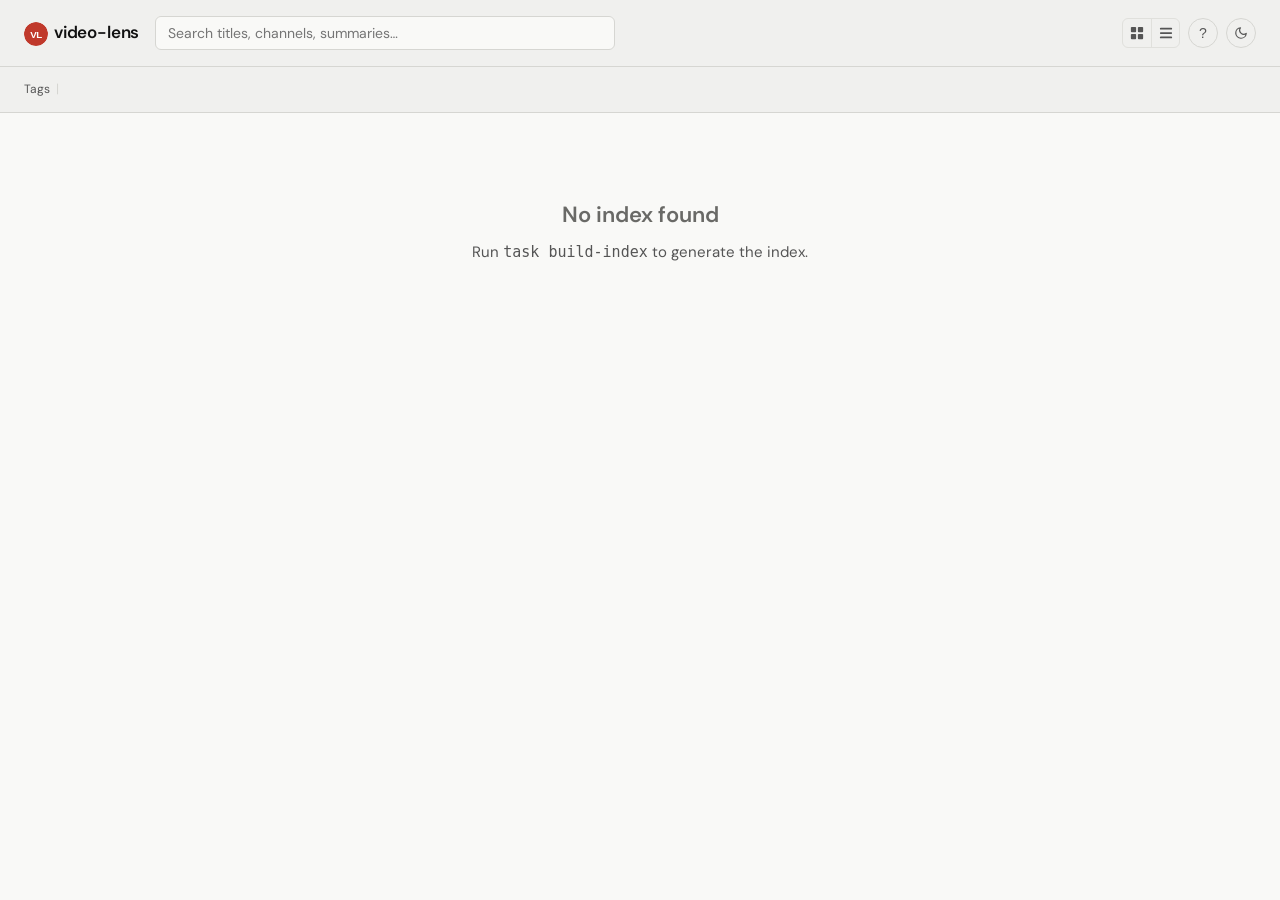
==== skills/video-lens-gallery/index.html @ 9c3aac30 "feat(gallery,recs): the report's typography: DM Sans 600 headlines, Georgia prose, no DM Serif or DM" ====
<!DOCTYPE html>
<html lang="en">
<head>
  <meta charset="UTF-8">
  <meta name="viewport" content="width=device-width, initial-scale=1.0">
  <title>video-lens — index</title>
  <link rel="icon" type="image/svg+xml" href="data:image/svg+xml,<svg xmlns='http://www.w3.org/2000/svg' viewBox='0 0 32 32'><circle cx='16' cy='16' r='16' fill='%23c0392b'/><text x='16' y='21' font-family='sans-serif' font-size='13' font-weight='700' fill='%23ffffff' text-anchor='middle' letter-spacing='-0.5'>VL</text></svg>">
  <link rel="preconnect" href="https://fonts.googleapis.com">
  <link href="https://fonts.googleapis.com/css2?family=DM+Sans:wght@400;500;600&display=swap" rel="stylesheet">
  <style>
    *, *::before, *::after { box-sizing: border-box; margin: 0; padding: 0; }

/* TOKENS: generated from viewer/tokens.css by tools/build_viewer.py; do not edit, rebuild */
/* video-lens design tokens: the one source of color and font for every page (038 §5 D1).
   tools/build_viewer.py inlines this file into the local report (with viewer.css), the gallery
   (skills/video-lens-gallery/index.html) and the Discover page (skills/video-lens-recs/template.html),
   and the share build emits it for the site pages of the share service (video-lens-core).
   No other stylesheet defines a color token; a test fails when one does.
   Dark follows the OS unless the reader chose light ([data-theme] on <html>); script-free pages
   have no data-theme and simply follow the OS. */

:root {
  --paper: #f9f9f7;      /* page background */
  --pane: #f0f0ee;       /* side panes, bars, code, placeholders */
  --card: #fff;          /* cards on the paper */
  --text: #1a1a1a;
  --strong: #111;
  --muted: #555;
  --label: #696966;      /* small uppercase labels */
  --line: #e0e0dc;       /* rules on the paper */
  --pane-line: #d6d6d2;  /* rules and button borders on a pane */
  --accent: #c0392b;
  --on-accent: #fff;
  --accent-soft: rgba(192, 57, 43, 0.07);
  --video: #101010;
  --on-video: #f0ede8;
  --term: #1c1916;       /* terminal blocks (landing page) */
  --term-text: #f0ede8;
  --term-muted: #9a948f;
  --term-accent: #e05a4a;
  --shadow-sm: 0 1px 3px rgba(0, 0, 0, 0.08);
  --shadow: 0 1px 2px rgba(20, 15, 10, 0.06), 0 12px 40px -12px rgba(20, 15, 10, 0.22);
  --backdrop: rgba(0, 0, 0, 0.4);
  --sans: 'DM Sans', system-ui, -apple-system, 'Segoe UI', sans-serif;
  --serif: Georgia, 'Times New Roman', serif;
  --mono: ui-monospace, 'SF Mono', Menlo, Consolas, monospace;
  color-scheme: light;
}

/* Dark: the OS setting, unless the reader chose light. The same values again for a chosen dark. */
@media (prefers-color-scheme: dark) {
  :root:not([data-theme="light"]) {
    --paper: #1c1916;
    --pane: #14110f;
    --card: #211e1b;
    --text: #d0cdc8;
    --strong: #f0ede8;
    --muted: #9a948f;
    --label: #8f8983;
    --line: #2c2925;
    --pane-line: #2a2520;
    --accent: #e05a4a;
    --on-accent: #14110f;
    --accent-soft: rgba(224, 90, 74, 0.1);
    --video: #000;
    --term: #110e0c;
    --shadow-sm: 0 1px 4px rgba(0, 0, 0, 0.3);
    --shadow: 0 1px 2px rgba(0, 0, 0, 0.4), 0 16px 48px -12px rgba(0, 0, 0, 0.7);
    color-scheme: dark;
  }
}
:root[data-theme="dark"] {
  --paper: #1c1916;
  --pane: #14110f;
  --card: #211e1b;
  --text: #d0cdc8;
  --strong: #f0ede8;
  --muted: #9a948f;
  --label: #8f8983;
  --line: #2c2925;
  --pane-line: #2a2520;
  --accent: #e05a4a;
  --on-accent: #14110f;
  --accent-soft: rgba(224, 90, 74, 0.1);
  --video: #000;
  --term: #110e0c;
  --shadow-sm: 0 1px 4px rgba(0, 0, 0, 0.3);
  --shadow: 0 1px 2px rgba(0, 0, 0, 0.4), 0 16px 48px -12px rgba(0, 0, 0, 0.7);
  color-scheme: dark;
}
/* END TOKENS */

    body {
      background: var(--paper);
      color: var(--text);
      font-family: var(--sans);
      font-size: 15px;
      line-height: 1.6;
      min-height: 100vh;
      transition: background-color 0.2s, color 0.2s;
    }

    /* ── Header ── */
    header {
      background: var(--pane);
      border-bottom: 1px solid var(--pane-line);
      padding: 16px 24px;
      display: flex;
      align-items: center;
      gap: 16px;
      position: sticky;
      top: 0;
      z-index: 100;
      transition: background-color 0.2s;
    }

    .logo {
      font-family: var(--sans);
      font-weight: 600;
      font-size: 17px;
      color: var(--strong);
      text-decoration: none;
      letter-spacing: -0.01em;
      flex-shrink: 0;
    }

    .search-wrap {
      flex: 1;
      max-width: 460px;
    }

    #search {
      width: 100%;
      padding: 7px 12px;
      border: 1px solid var(--pane-line);
      border-radius: 6px;
      background: var(--paper);
      color: var(--text);
      font-family: var(--sans);
      font-size: 14px;
      outline: none;
      transition: border-color 0.15s, background-color 0.2s;
    }

    #search:focus { border-color: var(--accent); }

    .header-right {
      display: flex;
      align-items: center;
      gap: 8px;
      margin-left: auto;
      flex-shrink: 0;
    }

    .discover-link {
      font-size: 13px;
      font-weight: 500;
      color: var(--accent);
      text-decoration: none;
      white-space: nowrap;
      margin-right: 4px;
    }
    .discover-link:hover { text-decoration: underline; }

    #count {
      font-size: 13px;
      color: var(--label);
      margin-right: 4px;
      font-variant-numeric: tabular-nums;
      white-space: nowrap;
    }

    /* ── View toggle ── */
    .view-toggle {
      display: flex;
      border: 1px solid var(--line);
      border-radius: 6px;
      overflow: hidden;
    }

    .view-btn {
      width: 28px;
      height: 28px;
      display: flex;
      align-items: center;
      justify-content: center;
      background: none;
      border: none;
      color: var(--muted);
      cursor: pointer;
      padding: 0;
      transition: background-color 0.15s, color 0.15s;
    }

    .view-btn + .view-btn { border-left: 1px solid var(--line); }

    .view-btn:hover { background: var(--pane); }

    .view-btn.active {
      background: var(--accent);
      color: var(--on-accent);
    }

    .view-btn svg { width: 14px; height: 14px; fill: currentColor; }

    /* ── Help / icon button ── */
    .icon-btn {
      width: 30px; height: 30px; border-radius: 50%;
      border: 1px solid var(--pane-line);
      background: transparent; color: var(--muted); cursor: pointer;
      display: flex; align-items: center; justify-content: center;
      font-size: 0.88rem; font-weight: 500; flex-shrink: 0;
      transition: opacity 0.15s, border-color 0.15s;
    }
    .icon-btn:hover { opacity: 0.65; }

    /* ── Help modal ── */
    #help-overlay {
      display: none; position: fixed; inset: 0; z-index: 200;
      background: var(--backdrop);
      backdrop-filter: blur(4px); -webkit-backdrop-filter: blur(4px);
      align-items: center; justify-content: center;
    }
    #help-overlay.open { display: flex; }
    #help-modal {
      background: var(--paper); color: var(--text);
      border: 1px solid var(--line); border-radius: 12px;
      padding: 1.75rem 2rem 1.5rem; max-width: 400px;
      width: calc(100% - 3rem); box-shadow: var(--shadow);
      position: relative;
      max-height: calc(100vh - 4rem);
      overflow-y: auto;
    }
    #help-modal h3 {
      font-size: 0.68rem; font-weight: 600; letter-spacing: 0.1em;
      text-transform: uppercase; color: var(--label);
      margin: 1.2rem 0 0.6rem;
    }
    #help-modal h3:first-child { margin-top: 0; }
    #help-modal p { font-size: 0.88rem; line-height: 1.65; margin: 0; color: var(--text); font-family: var(--sans); }
    .help-shortcuts { display: grid; grid-template-columns: auto 1fr; gap: 0.45rem 1rem; }
    .help-key {
      font-family: var(--mono);
      background: var(--pane); color: var(--strong);
      border-radius: 4px; padding: 0.15rem 0.5rem;
      font-size: 0.78rem; white-space: nowrap;
      align-self: center; text-align: center;
    }
    .help-desc { color: var(--muted); align-self: center; font-size: 0.85rem; }
    #help-close {
      position: absolute; top: 0.75rem; right: 0.75rem;
      width: 26px; height: 26px; border-radius: 50%; border: none;
      background: transparent; color: var(--muted);
      cursor: pointer; font-size: 1.1rem; opacity: 0.5;
      display: flex; align-items: center; justify-content: center;
      transition: opacity 0.15s;
    }
    #help-close:hover { opacity: 1; }

    /* ── Filter bar ── */
    .filter-bar {
      background: var(--pane);
      border-bottom: 1px solid var(--pane-line);
      padding: 12px 24px;
      display: flex;
      flex-direction: column;
      align-items: flex-start;
      gap: 8px;
      transition: background-color 0.2s;
    }

    .filter-row {
      display: flex;
      align-items: center;
      flex-wrap: wrap;
      gap: 6px;
      width: 100%;
    }

    .chip {
      display: inline-flex;
      align-items: center;
      padding: 3px 10px;
      border-radius: 20px;
      font-size: 12px;
      font-weight: 500;
      background: var(--paper);
      color: var(--muted);
      cursor: pointer;
      border: 1px solid transparent;
      transition: background-color 0.15s, color 0.15s;
      user-select: none;
      white-space: nowrap;
    }

    .chip:hover { opacity: 0.8; }

    .chip.active {
      background: var(--accent-soft);
      color: var(--accent);
      border-color: var(--accent);
    }

    .filter-pipe {
      color: var(--pane-line);
      font-size: 13px;
      flex-shrink: 0;
      user-select: none;
    }

    .channel-select {
      padding: 4px 10px;
      font-size: 12px;
      font-family: var(--sans);
      background: var(--paper);
      color: var(--text);
      border: 1px solid var(--line);
      border-radius: 6px;
      cursor: pointer;
      outline: none;
    }

    .reset-btn {
      display: inline-flex;
      margin-left: auto;
      font-size: 12px;
      padding: 3px 10px;
      border-radius: 20px;
      border: 1px solid var(--accent);
      background: var(--accent-soft);
      color: var(--accent);
      cursor: pointer;
      white-space: nowrap;
      gap: 4px;
      align-items: center;
    }
    .reset-btn:hover {
      opacity: 0.8;
    }
    .filter-label {
      font-size: 12px;
      color: var(--muted);
      white-space: nowrap;
      flex-shrink: 0;
    }

    /* ── Main content ── */
    main {
      padding: 24px;
      max-width: 1400px;
      margin: 0 auto;
    }

    /* ── Card grid ── */
    .card-grid {
      display: grid;
      grid-template-columns: repeat(auto-fill, minmax(300px, 1fr));
      gap: 16px;
    }

    /* ── Card ── */
    .card {
      background: var(--card);
      border: 1px solid var(--line);
      border-radius: 8px;
      overflow: hidden;
      box-shadow: var(--shadow-sm);
      transition: background-color 0.2s, border-color 0.2s, transform 0.15s, box-shadow 0.15s;
      cursor: pointer;
      display: flex;
      flex-direction: column;
    }

    .card:hover {
      transform: translateY(-3px);
      box-shadow: var(--shadow);
      border-color: var(--pane-line);
    }

    .card-thumb {
      position: relative;
      width: 100%;
      padding-top: 56.25%; /* 16:9 */
      background: var(--pane);
      overflow: hidden;
    }

    .card-thumb img {
      position: absolute;
      top: 0; left: 0;
      width: 100%; height: 100%;
      object-fit: cover;
      display: block;
    }

    .card-body {
      padding: 12px 14px 14px;
      display: flex;
      flex-direction: column;
      gap: 6px;
      flex: 1;
    }

    .card-title {
      font-family: var(--sans);
      font-weight: 600;
      font-size: 15px;
      line-height: 1.35;
      color: var(--strong);
      text-decoration: none;
    }

    .card-title:hover { color: var(--accent); }

    .card-meta {
      font-size: 12px;
      color: var(--muted);
      display: flex;
      flex-wrap: wrap;
      gap: 4px 8px;
    }

    .card-meta .dot::before {
      content: '·';
      margin-right: 4px;
    }

    .card-summary {
      font-family: var(--serif);
      font-size: 14px;
      color: var(--text);
      line-height: 1.5;
      display: -webkit-box;
      -webkit-line-clamp: 3;
      -webkit-box-orient: vertical;
      overflow: hidden;
      flex: 1;
    }

    .card-tags {
      display: flex;
      flex-wrap: wrap;
      gap: 4px;
      margin-top: 4px;
    }

    .card-tag {
      display: inline-block;
      padding: 2px 7px;
      border-radius: 12px;
      font-size: 11px;
      font-weight: 500;
      background: var(--paper);
      color: var(--muted);
    }

    .card-gen-date {
      font-size: 11px;
      color: var(--label);
      margin-top: 2px;
    }

    /* ── List table ── */
    .list-table {
      width: 100%;
      border-collapse: collapse;
      font-size: 13px;
    }

    .list-table th {
      text-align: left;
      padding: 8px 10px;
      font-size: 11px;
      font-weight: 600;
      text-transform: uppercase;
      letter-spacing: 0.05em;
      color: var(--label);
      border-bottom: 2px solid var(--line);
      white-space: nowrap;
    }

    .list-table th.sortable {
      cursor: pointer;
      user-select: none;
    }

    .list-table th.sortable:hover { color: var(--text); }

    .list-table th.sort-active { color: var(--accent); font-weight: 700; }

    .list-table td {
      padding: 8px 10px;
      border-bottom: 1px solid var(--line);
      vertical-align: middle;
      color: var(--text);
    }

    .list-table tr { cursor: pointer; }

    .list-table tr:hover td { background: var(--paper); }

    .list-table tr:last-child td { border-bottom: none; }

    .list-thumb img {
      width: 72px;
      height: 40px;
      object-fit: cover;
      border-radius: 3px;
      display: block;
    }

    .list-thumb-placeholder {
      width: 72px;
      height: 40px;
      border-radius: 3px;
      background: var(--pane);
      display: block;
    }

    .list-title {
      font-family: var(--sans);
      font-weight: 600;
      font-size: 14px;
      color: var(--strong);
      text-decoration: none;
    }

    .list-title:hover { color: var(--accent); }

    .list-tags {
      display: flex;
      gap: 4px;
      white-space: nowrap;
      overflow: hidden;
      max-width: 160px;
      align-items: center;
    }

    .list-tag {
      display: inline-block;
      padding: 1px 6px;
      border-radius: 10px;
      font-size: 10px;
      font-weight: 500;
      background: var(--paper);
      color: var(--muted);
      white-space: nowrap;
    }

    .list-tag-overflow {
      font-size: 10px;
      color: var(--label);
      white-space: nowrap;
    }

    /* ── Empty state ── */
    .empty {
      text-align: center;
      padding: 60px 24px;
      color: var(--label);
    }

    .empty h2 {
      font-family: var(--sans);
      font-weight: 600;
      font-size: 22px;
      margin-bottom: 8px;
    }

    .empty p {
      color: var(--muted);
    }

    /* ── Loading state ── */
    .loading {
      text-align: center;
      padding: 60px 24px;
      color: var(--label);
      font-size: 14px;
    }

    /* ── Responsive ── */
    @media (max-width: 640px) {
      header { flex-wrap: wrap; gap: 10px; padding: 12px 16px; }
      .search-wrap { order: 3; max-width: 100%; width: 100%; }
      main { padding: 16px; }
      .filter-bar { padding: 8px 16px; }
    }

  </style>
</head>
<body>

<div id="help-overlay" role="dialog" aria-modal="true" aria-label="Help">
  <div id="help-modal">
    <button id="help-close" aria-label="Close">×</button>
    <div style="text-align:center;margin-bottom:16px">
      <svg xmlns="http://www.w3.org/2000/svg" viewBox="0 0 32 32" width="40" height="40" style="border-radius:50%"><circle cx="16" cy="16" r="16" fill="#c0392b"/><text x="16" y="21" font-family="sans-serif" font-size="13" font-weight="700" fill="#ffffff" text-anchor="middle" letter-spacing="-0.5">VL</text></svg>
    </div>
    <h3>About</h3>
    <p>video-lens fetches a YouTube transcript and uses AI to generate a structured report — executive summary, key points, analysis, takeaway, a timestamped outline, and an in-page player.</p>
    <p>video-lens gallery lets you browse and search your saved reports. Click any card or row to open the full report.</p>
    <p><a href="https://github.com/kar2phi/video-lens" target="_blank" rel="noopener noreferrer">View on GitHub ↗</a></p>
    <h3>Shortcuts</h3>
    <div class="help-shortcuts">
      <span class="help-key">/</span><span class="help-desc">focus search</span>
      <span class="help-key">1</span><span class="help-desc">cards view</span>
      <span class="help-key">2</span><span class="help-desc">list view</span>
      <span class="help-key">Esc</span><span class="help-desc">close help</span>
    </div>
  </div>
</div>

<header>
  <span class="logo"><svg xmlns="http://www.w3.org/2000/svg" viewBox="0 0 32 32" width="24" height="24" style="vertical-align:middle;margin-right:6px;border-radius:50%"><circle cx="16" cy="16" r="16" fill="#c0392b"/><text x="16" y="21" font-family="sans-serif" font-size="13" font-weight="700" fill="#ffffff" text-anchor="middle" letter-spacing="-0.5">VL</text></svg>video-lens</span>
  <div class="search-wrap">
    <input type="search" id="search" placeholder="Search titles, channels, summaries…" autocomplete="off" spellcheck="false">
  </div>
  <div class="header-right">
    <a class="discover-link" id="discoverLink" href="#" hidden title="Newest recommendations from video-lens-recs">Discover →</a>
    <span id="count"></span>
    <div class="view-toggle" id="viewToggle">
      <button class="view-btn" data-view="cards" title="Cards view" aria-label="Cards view">
        <svg viewBox="0 0 16 16" xmlns="http://www.w3.org/2000/svg">
          <rect x="1" y="1" width="6" height="6" rx="1"/><rect x="9" y="1" width="6" height="6" rx="1"/>
          <rect x="1" y="9" width="6" height="6" rx="1"/><rect x="9" y="9" width="6" height="6" rx="1"/>
        </svg>
      </button>
      <button class="view-btn" data-view="list" title="List view" aria-label="List view">
        <svg viewBox="0 0 16 16" xmlns="http://www.w3.org/2000/svg">
          <rect x="1" y="2" width="14" height="2" rx="1"/><rect x="1" y="7" width="14" height="2" rx="1"/>
          <rect x="1" y="12" width="14" height="2" rx="1"/>
        </svg>
      </button>
    </div>
    <button class="icon-btn" id="helpBtn" title="Help" aria-label="Help">?</button>
    <button class="icon-btn" id="themeBtn" title="Toggle theme" aria-label="Toggle dark/light mode">
      <svg id="theme-icon" width="14" height="14" viewBox="0 0 24 24" fill="none" stroke="currentColor" stroke-width="2" stroke-linecap="round" stroke-linejoin="round"></svg>
    </button>
  </div>
</header>

<div class="filter-bar" id="filterBar">
  <div class="filter-row" id="tagRow">
    <span class="filter-label">Tags</span>
    <span class="filter-pipe">|</span>
    <div id="tagChips" style="display:contents"></div>
  </div>
  <div class="filter-row" id="channelRow" style="display:none">
    <span class="filter-label">Channel</span>
    <span class="filter-pipe">|</span>
    <select id="channelSelect" class="channel-select" title="Filter by channel">
      <option value="">All channels</option>
    </select>
    <button id="resetBtn" class="reset-btn" style="display:none"
            title="Clear all filters" aria-label="Clear all filters">× Clear filters</button>
  </div>
</div>

<main id="main">
  <div class="loading">Loading reports…</div>
</main>

<script>
(function () {
  'use strict';

  // ── State ──────────────────────────────────────────────────────────────────
  let allReports = [];
  let activeTags = new Set();
  let activeChannel = '';
  let searchQuery = '';
  let hasMultipleChannels = false;
  let searchTimer = null;
  let showAllTags = false;

  const VIEW_KEY = 'viewMode';
  let viewMode = localStorage.getItem(VIEW_KEY) || 'cards';
  let sortCol = 'generationDate';
  let sortDir = -1; // -1 = desc, 1 = asc

  // ── Theme ──────────────────────────────────────────────────────────────────
  const THEME_KEY = 'theme';
  var sunPath = '<circle cx="12" cy="12" r="4.5"/><line x1="12" y1="2" x2="12" y2="4.5"/><line x1="12" y1="19.5" x2="12" y2="22"/><line x1="4.22" y1="4.22" x2="5.87" y2="5.87"/><line x1="18.13" y1="18.13" x2="19.78" y2="19.78"/><line x1="2" y1="12" x2="4.5" y2="12"/><line x1="19.5" y1="12" x2="22" y2="12"/><line x1="4.22" y1="19.78" x2="5.87" y2="18.13"/><line x1="18.13" y1="5.87" x2="19.78" y2="4.22"/>';
  var moonPath = '<path d="M21 12.79A9 9 0 1 1 11.21 3 7 7 0 0 0 21 12.79z"/>';
  function applyTheme(t) {
    document.documentElement.dataset.theme = t;
    var icon = document.getElementById('theme-icon');
    if (icon) icon.innerHTML = t === 'dark' ? sunPath : moonPath;
  }
  const savedTheme = localStorage.getItem(THEME_KEY) ||
    (window.matchMedia('(prefers-color-scheme: dark)').matches ? 'dark' : 'light');
  applyTheme(savedTheme);
  document.getElementById('themeBtn').addEventListener('click', function () {
    const next = document.documentElement.dataset.theme === 'dark' ? 'light' : 'dark';
    localStorage.setItem(THEME_KEY, next);
    applyTheme(next);
  });

  // ── Load manifest ──────────────────────────────────────────────────────────
  // build_index.py inlines the manifest as window.__MANIFEST__ so this works
  // from file:// as well as http://localhost:8765/
  function showDiscover(manifest) {
    var recs = (manifest && manifest.recs) || [];
    if (!recs.length) return;
    var link = document.getElementById('discoverLink');
    link.href = reportUrl(recs[0].filename);
    link.title = 'Newest recommendations: ' + (recs[0].label || recs[0].topic) + ' · ' + recs[0].date;
    link.hidden = false;
  }

  if (window.__MANIFEST__) {
    allReports = window.__MANIFEST__.reports || [];
    showDiscover(window.__MANIFEST__);
    init();
  } else {
    fetch('manifest.json?_=' + Date.now())
      .then(function (r) {
        if (!r.ok) throw new Error('HTTP ' + r.status);
        return r.json();
      })
      .then(function (manifest) {
        allReports = manifest.reports || [];
        showDiscover(manifest);
        init();
      })
      .catch(function (err) {
        document.getElementById('main').innerHTML =
          '<div class="empty"><h2>No index found</h2>' +
          '<p>Run <code>task build-index</code> to generate the index.</p></div>';
      });
  }

  // ── Init ───────────────────────────────────────────────────────────────────
  function init() {
    // Default order: newest first
    allReports.sort(function (a, b) {
      const da = a.generationDate || '0000-00-00';
      const db = b.generationDate || '0000-00-00';
      return da < db ? 1 : da > db ? -1 : 0;
    });
    buildTagChips();
    buildChannelSelect();
    bindEvents();
    render();
  }

  function buildTagChips() {
    const tagCount = {};
    allReports.forEach(function (r) {
      (r.tags || []).forEach(function (t) {
        tagCount[t] = (tagCount[t] || 0) + 1;
      });
    });
    const allSorted = Object.entries(tagCount)
      .sort(function (a, b) { return b[1] - a[1]; });
    const totalTags = allSorted.length;
    const cap = 50;
    const sorted = showAllTags ? allSorted : allSorted.slice(0, cap);

    const container = document.getElementById('tagChips');
    container.innerHTML = '';
    if (sorted.length === 0) {
      container.style.display = 'none';
      return;
    }
    container.style.display = 'contents';
    sorted.forEach(function (entry) {
      const tag = entry[0], count = entry[1];
      const chip = document.createElement('button');
      chip.className = 'chip';
      chip.textContent = tag + ' (' + count + ')';
      chip.dataset.tag = tag;
      if (activeTags.has(tag)) chip.classList.add('active');
      chip.addEventListener('click', function () {
        if (activeTags.has(tag)) {
          activeTags.delete(tag);
          chip.classList.remove('active');
        } else {
          activeTags.add(tag);
          chip.classList.add('active');
        }
        render();
      });
      container.appendChild(chip);
    });
    if (!showAllTags && totalTags > cap) {
      const more = document.createElement('button');
      more.className = 'chip';
      more.textContent = '+' + (totalTags - cap) + ' more';
      more.style.borderStyle = 'dashed';
      more.addEventListener('click', function () {
        showAllTags = true;
        buildTagChips();
      });
      container.appendChild(more);
    }
  }

  function buildChannelSelect() {
    const channels = [...new Set(allReports.map(function (r) { return r.channel || ''; }).filter(Boolean))].sort();
    hasMultipleChannels = channels.length > 1;
    const row = document.getElementById('channelRow');
    if (channels.length <= 1) { row.style.display = 'none'; return; }
    row.style.display = '';
    const sel = document.getElementById('channelSelect');
    channels.forEach(function (ch) {
      const opt = document.createElement('option');
      opt.value = ch;
      opt.textContent = ch;
      sel.appendChild(opt);
    });
  }

  function bindEvents() {
    document.getElementById('search').addEventListener('input', function (e) {
      clearTimeout(searchTimer);
      searchTimer = setTimeout(function () {
        searchQuery = e.target.value.trim().toLowerCase();
        render();
      }, 150);
    });

    document.getElementById('channelSelect').addEventListener('change', function (e) {
      activeChannel = e.target.value;
      render();
    });

    document.getElementById('resetBtn').addEventListener('click', function () {
      activeTags.clear();
      activeChannel = '';
      searchQuery = '';
      document.getElementById('channelSelect').value = '';
      document.getElementById('search').value = '';
      document.querySelectorAll('#tagChips .chip').forEach(function (btn) {
        btn.classList.remove('active');
      });
      render();
    });

    // View toggle
    document.querySelectorAll('.view-btn').forEach(function (btn) {
      btn.classList.toggle('active', btn.dataset.view === viewMode);
      btn.addEventListener('click', function () {
        document.querySelectorAll('.view-btn').forEach(function (b) { b.classList.remove('active'); });
        btn.classList.add('active');
        viewMode = btn.dataset.view;
        localStorage.setItem(VIEW_KEY, viewMode);
        render();
      });
    });
  }

  // ── Filtering ──────────────────────────────────────────────────────────────
  function filterReports() {
    return allReports.filter(function (r) {
      if (activeChannel && r.channel !== activeChannel) return false;
      if (activeTags.size > 0) {
        const rTags = r.tags || [];
        const match = [...activeTags].some(function (t) { return rTags.includes(t); });
        if (!match) return false;
      }
      if (searchQuery) {
        const hay = [r.title, r.channel, r.summary, (r.tags || []).join(' '), (r.keywords || []).join(' ')]
          .join(' ').toLowerCase();
        // AND every whitespace-separated token so "agent hardware" matches a report
        // mentioning both words in any field/order, not just the literal phrase.
        const tokens = searchQuery.split(/\s+/).filter(Boolean);
        if (!tokens.every(function (t) { return hay.includes(t); })) return false;
      }
      return true;
    });
  }

  // ── Rendering ──────────────────────────────────────────────────────────────
  function render() {
    const filtered = filterReports();
    document.getElementById('count').textContent = filtered.length + ' of ' + allReports.length;
    const hasFilters = activeTags.size > 0 || activeChannel || searchQuery;
    document.getElementById('channelRow').style.display =
      (hasMultipleChannels || hasFilters) ? '' : 'none';
    document.getElementById('resetBtn').style.display = hasFilters ? '' : 'none';

    const main = document.getElementById('main');

    if (filtered.length === 0) {
      main.innerHTML = '<div class="empty">' +
        '<svg width="40" height="40" viewBox="0 0 24 24" fill="none" stroke="currentColor" stroke-width="1.5" style="opacity:0.35;margin-bottom:16px">' +
        '<circle cx="11" cy="11" r="8"/><line x1="21" y1="21" x2="16.65" y2="16.65"/><line x1="8" y1="11" x2="14" y2="11"/>' +
        '</svg>' +
        '<h2>No reports match</h2><p>Try adjusting your search or filters.</p></div>';
      return;
    }

    main.innerHTML = '';
    if (viewMode === 'cards') renderCards(filtered, main);
    else renderList(filtered, main);
  }

  function renderCards(reports, container) {
    const grid = document.createElement('div');
    grid.className = 'card-grid';
    reports.forEach(function (r) { grid.appendChild(buildCard(r)); });
    container.appendChild(grid);
  }

  function parseDuration(str) {
    if (!str) return 0;
    // "1h 16m", "2h 7m", "1h"
    var hm = str.match(/(\d+)h(?:\s+(\d+)m)?/);
    if (hm) return parseInt(hm[1], 10) * 3600 + (parseInt(hm[2] || '0', 10) * 60);
    // "22 min", "37 min"
    var m = str.match(/(\d+)\s*min/);
    if (m) return parseInt(m[1], 10) * 60;
    // legacy HH:MM:SS / MM:SS
    var parts = str.split(':').map(Number);
    if (parts.length === 3) return parts[0] * 3600 + parts[1] * 60 + parts[2];
    if (parts.length === 2) return parts[0] * 60 + parts[1];
    return 0;
  }

  function renderList(reports, container) {
    const cols = [
      { key: null,             label: '',         sortable: false },
      { key: 'title',          label: 'Title',    sortable: true  },
      { key: 'channel',        label: 'Channel',  sortable: true  },
      { key: 'duration',       label: 'Duration', sortable: true  },
      { key: null,             label: 'Tags',     sortable: false },
      { key: 'generationDate', label: 'Saved',    sortable: true  },
    ];

    const sorted = reports.slice().sort(function (a, b) {
      var va, vb;
      if (sortCol === 'duration') {
        va = parseDuration(a.duration);
        vb = parseDuration(b.duration);
        if (va < vb) return -sortDir;
        if (va > vb) return sortDir;
        return 0;
      }
      va = (a[sortCol] || '').toLowerCase();
      vb = (b[sortCol] || '').toLowerCase();
      if (va < vb) return -sortDir;
      if (va > vb) return sortDir;
      return 0;
    });

    const table = document.createElement('table');
    table.className = 'list-table';

    // Header row
    const thead = document.createElement('thead');
    const headerRow = document.createElement('tr');
    cols.forEach(function (col) {
      const th = document.createElement('th');
      if (col.sortable) {
        th.className = 'sortable';
        if (sortCol === col.key) {
          th.classList.add('sort-active');
          th.textContent = col.label + (sortDir === 1 ? ' ↑' : ' ↓');
        } else {
          th.textContent = col.label;
        }
        th.addEventListener('click', function () {
          if (sortCol === col.key) {
            sortDir *= -1;
          } else {
            sortCol = col.key;
            sortDir = col.key === 'generationDate' ? -1 : 1;
          }
          renderList(reports, container);
        });
      } else {
        th.textContent = col.label;
      }
      headerRow.appendChild(th);
    });
    thead.appendChild(headerRow);
    table.appendChild(thead);

    // Body rows
    const tbody = document.createElement('tbody');
    sorted.forEach(function (r) {
      const tr = document.createElement('tr');
      const href = r.filename ? reportUrl(r.filename) : '#';

      tr.addEventListener('click', function (e) {
        if (e.target.tagName === 'A') return;
        if (href !== '#') window.open(href, '_blank', 'noopener,noreferrer');
      });

      // Thumbnail
      const tdThumb = document.createElement('td');
      tdThumb.className = 'list-thumb';
      if (r.videoId) {
        const img = document.createElement('img');
        img.src = 'https://i.ytimg.com/vi/' + r.videoId + '/mqdefault.jpg';
        img.alt = '';
        img.loading = 'lazy';
        img.decoding = 'async';
        tdThumb.appendChild(img);
      } else {
        const ph = document.createElement('span');
        ph.className = 'list-thumb-placeholder';
        tdThumb.appendChild(ph);
      }
      tr.appendChild(tdThumb);

      // Title
      const tdTitle = document.createElement('td');
      const titleLink = document.createElement('a');
      titleLink.className = 'list-title';
      titleLink.href = href;
      titleLink.target = '_blank';
      titleLink.rel = 'noopener noreferrer';
      titleLink.textContent = r.title || 'Untitled';
      tdTitle.appendChild(titleLink);
      tr.appendChild(tdTitle);

      // Channel
      const tdChannel = document.createElement('td');
      tdChannel.textContent = r.channel || '';
      tr.appendChild(tdChannel);

      // Duration
      const tdDuration = document.createElement('td');
      tdDuration.textContent = r.duration || '';
      tr.appendChild(tdDuration);

      // Tags (max 3 + overflow)
      const tdTags = document.createElement('td');
      const tags = r.tags || [];
      if (tags.length > 0) {
        const wrap = document.createElement('div');
        wrap.className = 'list-tags';
        tags.slice(0, 3).forEach(function (t) {
          const span = document.createElement('span');
          span.className = 'list-tag';
          span.textContent = t;
          wrap.appendChild(span);
        });
        if (tags.length > 3) {
          const overflow = document.createElement('span');
          overflow.className = 'list-tag-overflow';
          overflow.textContent = '+' + (tags.length - 3);
          wrap.appendChild(overflow);
        }
        tdTags.appendChild(wrap);
      }
      tr.appendChild(tdTags);

      // Saved date
      const tdSaved = document.createElement('td');
      tdSaved.textContent = r.generationDate || '';
      tr.appendChild(tdSaved);

      tbody.appendChild(tr);
    });
    table.appendChild(tbody);

    container.innerHTML = '';
    container.appendChild(table);
  }

  function reportUrl(href) {
    if (!href || href === '#') return '#';
    if (window.location.protocol === 'file:') {
      return window.__vlServerUp ? 'http://localhost:8765/' + href : href;
    }
    return window.location.origin + '/' + href;
  }

  function buildCard(r) {
    const card = document.createElement('div');
    card.className = 'card';

    const filename = r.filename || '';
    const href = filename ? filename : '#';

    card.addEventListener('click', function (e) {
      if (e.target.tagName === 'A') return;
      if (href !== '#') window.open(reportUrl(href), '_blank', 'noopener,noreferrer');
    });

    // Thumbnail
    const thumbWrap = document.createElement('div');
    thumbWrap.className = 'card-thumb';
    if (r.videoId) {
      const img = document.createElement('img');
      img.src = 'https://i.ytimg.com/vi/' + r.videoId + '/mqdefault.jpg';
      img.alt = '';
      img.loading = 'lazy';
      img.decoding = 'async';
      thumbWrap.appendChild(img);
    }
    card.appendChild(thumbWrap);

    // Body
    const body = document.createElement('div');
    body.className = 'card-body';

    // Title
    const titleLink = document.createElement('a');
    titleLink.className = 'card-title';
    titleLink.href = reportUrl(href);
    titleLink.target = '_blank';
    titleLink.rel = 'noopener noreferrer';
    titleLink.textContent = r.title || 'Untitled';
    body.appendChild(titleLink);

    // Meta line
    const metaParts = [];
    if (r.channel) metaParts.push({ text: r.channel });
    if (r.duration) metaParts.push({ text: r.duration, dot: true });
    if (r.publishDate) metaParts.push({ text: r.publishDate, dot: true });
    if (metaParts.length > 0) {
      const meta = document.createElement('div');
      meta.className = 'card-meta';
      metaParts.forEach(function (p) {
        const span = document.createElement('span');
        if (p.dot) span.className = 'dot';
        span.textContent = p.text;
        meta.appendChild(span);
      });
      body.appendChild(meta);
    }

    // Summary
    if (r.summary) {
      const summary = document.createElement('div');
      summary.className = 'card-summary';
      summary.textContent = r.summary;
      body.appendChild(summary);
    }

    // Tags
    if (r.tags && r.tags.length > 0) {
      const tagsEl = document.createElement('div');
      tagsEl.className = 'card-tags';
      r.tags.forEach(function (t) {
        const tag = document.createElement('span');
        tag.className = 'card-tag';
        tag.textContent = t;
        tagsEl.appendChild(tag);
      });
      body.appendChild(tagsEl);
    }

    // Generation date
    if (r.generationDate) {
      const genDate = document.createElement('div');
      genDate.className = 'card-gen-date';
      genDate.textContent = 'Saved ' + r.generationDate;
      body.appendChild(genDate);
    }

    card.appendChild(body);
    return card;
  }

  // ── Help modal + keyboard shortcuts ────────────────────────────────────────
  (function () {
    var overlay  = document.getElementById('help-overlay');
    var closeBtn = document.getElementById('help-close');
    var helpBtn  = document.getElementById('helpBtn');
    var searchEl = document.getElementById('search');

    function openHelp()  { overlay.classList.add('open'); }
    function closeHelp() { overlay.classList.remove('open'); }

    helpBtn.addEventListener('click', openHelp);
    closeBtn.addEventListener('click', closeHelp);
    overlay.addEventListener('click', function (e) {
      if (e.target === overlay) closeHelp();
    });

    document.addEventListener('keydown', function (e) {
      if (e.metaKey || e.ctrlKey || e.altKey) return;
      var tag = document.activeElement ? document.activeElement.tagName : '';
      var inInput = (tag === 'INPUT' || tag === 'TEXTAREA' || tag === 'SELECT');

      if (e.key === 'Escape') { closeHelp(); return; }

      if (inInput) return;

      if (e.key === '/') {
        e.preventDefault();
        searchEl.focus(); searchEl.select();
      } else if (e.key === '1') {
        var btn = document.querySelector('.view-btn[data-view="cards"]');
        if (btn) btn.click();
      } else if (e.key === '2') {
        var btn = document.querySelector('.view-btn[data-view="list"]');
        if (btn) btn.click();
      }
    });
  })();

})();

// file:// banner – show server instructions when gallery is opened directly (no HTTP server)
(function () {
  if (window.location.protocol !== 'file:') return;

  var rawPath = window.location.pathname;
  var dir = decodeURIComponent(rawPath.replace(/\/[^/]+$/, ''));
  var localUrl = 'http://localhost:8765/index.html';
  var cmd = 'python3 -m http.server 8765 --directory "' + dir.replace(/"/g, '\\"') + '"';

  function esc(s) { return s.replace(/&/g, '&amp;').replace(/</g, '&lt;').replace(/>/g, '&gt;'); }

  var banner = document.createElement('div');
  banner.id = 'fl-banner';
  banner.setAttribute('style',
    'background:var(--pane);color:var(--strong);' +
    'border-bottom:1px solid var(--pane-line);' +
    'padding:2rem 1.5rem;' +
    'font-family:var(--sans);'
  );

  banner.innerHTML =
    '<div style="width:100%;max-width:360px;margin:0 auto;display:flex;flex-direction:column;gap:22px;">' +

    '<div style="text-align:center;display:flex;flex-direction:column;align-items:center;gap:14px;">' +
    '<div style="width:46px;height:46px;background:var(--paper);border:1px solid var(--pane-line);border-radius:10px;display:flex;align-items:center;justify-content:center;">' +
    '<svg width="22" height="22" viewBox="0 0 24 24" fill="none" stroke="currentColor" stroke-width="1.6" stroke-linecap="round" stroke-linejoin="round" style="opacity:0.55">' +
    '<rect x="2" y="2" width="20" height="20" rx="5"/>' +
    '<polygon points="10,7.5 17,12 10,16.5" fill="currentColor" stroke="none"/>' +
    '</svg>' +
    '</div>' +
    '<div>' +
    '<p style="font-size:15px;font-weight:600;color:var(--strong);margin:0 0 6px;line-height:1.3;">Serve to enable video playback</p>' +
    '<p style="font-size:12px;color:var(--muted);line-height:1.65;max-width:290px;margin:0 auto;">' +
    'YouTube blocks embeds opened via\u00a0' +
    '<code style="font-size:10.5px;background:var(--pane-line);padding:1px 5px;border-radius:3px;font-family:var(--mono)">file://</code>' +
    '.\u00a0Start a local HTTP server to enable playback.' +
    '</p>' +
    '</div>' +
    '</div>' +

    '<div style="display:flex;flex-direction:column;gap:8px;">' +
    '<p style="font-size:10px;font-weight:600;letter-spacing:0.1em;text-transform:uppercase;color:var(--label);margin:0;">' +
    '\u2460\u00a0Start server' +
    '</p>' +
    '<div style="background:var(--paper);border:1px solid var(--pane-line);border-radius:8px;padding:10px 12px;display:flex;align-items:flex-start;gap:10px;">' +
    '<code id="fl-cmd" style="flex:1;font-size:11px;font-family:var(--mono);line-height:1.65;word-break:break-all;user-select:all;color:var(--strong);">' + esc(cmd) + '</code>' +
    '<button id="fl-copy" style="flex-shrink:0;margin-top:2px;padding:5px 11px;font-size:11px;font-family:inherit;font-weight:500;background:var(--pane);color:var(--muted);border:none;border-radius:5px;cursor:pointer;white-space:nowrap;">Copy</button>' +
    '</div>' +
    '</div>' +

    '<div style="display:flex;flex-direction:column;gap:8px;">' +
    '<div style="display:flex;align-items:center;justify-content:space-between;">' +
    '<p style="font-size:10px;font-weight:600;letter-spacing:0.1em;text-transform:uppercase;color:var(--label);margin:0;">' +
    '\u2461\u00a0Open gallery' +
    '</p>' +
    '<div style="font-size:10.5px;color:var(--muted);display:flex;align-items:center;gap:4px;">' +
    '<span id="fl-dot" style="font-size:8px;line-height:1">\u25cf</span>' +
    '<span id="fl-stxt">Checking\u2026</span>' +
    '</div>' +
    '</div>' +
    '<a id="fl-open" href="' + esc(localUrl) + '" style="display:flex;align-items:center;justify-content:center;padding:11px 16px;background:var(--accent);color:var(--on-accent);text-decoration:none;border-radius:8px;font-size:13px;font-weight:500;opacity:0.3;pointer-events:none;transition:opacity 0.25s ease;">' +
    'Open gallery \u2197' +
    '</a>' +
    '<div id="fl-cd" style="text-align:center;font-size:11px;color:var(--muted);min-height:18px;display:flex;align-items:center;justify-content:center;gap:8px;"></div>' +
    '</div>' +

    '</div>';

  document.body.insertBefore(banner, document.body.firstChild);

  var copyBtn = document.getElementById('fl-copy');
  copyBtn.addEventListener('click', function () {
    function onCopied() {
      copyBtn.textContent = 'Copied \u2713';
      copyBtn.style.background = 'rgba(39,174,96,0.15)';
      copyBtn.style.color = '#27ae60';
      setTimeout(function () {
        copyBtn.textContent = 'Copy';
        copyBtn.style.background = 'var(--pane)';
        copyBtn.style.color = 'var(--muted)';
      }, 2000);
    }
    if (navigator.clipboard) {
      navigator.clipboard.writeText(cmd).then(onCopied);
    } else {
      var r = document.createRange();
      r.selectNode(document.getElementById('fl-cmd'));
      window.getSelection().removeAllRanges();
      window.getSelection().addRange(r);
      try { document.execCommand('copy'); } catch (e) { }
      onCopied();
    }
  });

  var dotEl = document.getElementById('fl-dot');
  var stxtEl = document.getElementById('fl-stxt');
  var openBtn = document.getElementById('fl-open');
  var cdEl = document.getElementById('fl-cd');
  var serverUp = false, cdTimer = null, pollTimer = null;

  function enableOpen() {
    openBtn.style.opacity = '1';
    openBtn.style.pointerEvents = 'auto';
  }

  function setStatus(up) {
    dotEl.style.color = up ? '#27ae60' : 'var(--muted)';
    stxtEl.textContent = up ? 'Running \u2713' : 'Not running';
  }

  function startCountdown() {
    if (cdTimer) return;
    cdEl.addEventListener('click', function onStay(e) {
      if (e.target.id === 'fl-stay') { cancelCd(); cdEl.removeEventListener('click', onStay); }
    });
    var s = 5;
    function tick() {
      if (s <= 0) { clearInterval(cdTimer); window.location.href = localUrl; return; }
      cdEl.innerHTML =
        'Opening in ' + s + 's\u2026\u00a0' +
        '<button id="fl-stay" style="background:none;border:none;font:inherit;font-size:11px;color:var(--accent);cursor:pointer;padding:0;text-decoration:underline;">Stay</button>';
      s--;
    }
    tick();
    cdTimer = setInterval(tick, 1000);
  }

  function cancelCd() {
    if (cdTimer) { clearInterval(cdTimer); cdTimer = null; }
    cdEl.innerHTML = '';
  }

  function checkServer() {
    fetch('http://localhost:8765/', { mode: 'no-cors', cache: 'no-store' })
      .then(function () {
        if (serverUp) return;
        serverUp = true;
        window.__vlServerUp = true;
        clearInterval(pollTimer);
        setStatus(true);
        enableOpen();
        startCountdown();
      })
      .catch(function () {
        if (!serverUp) setStatus(false);
      });
  }

  checkServer();
  pollTimer = setInterval(checkServer, 2000);
  window.addEventListener('pagehide', function () { clearInterval(pollTimer); });
})();
</script>
</body>
</html>
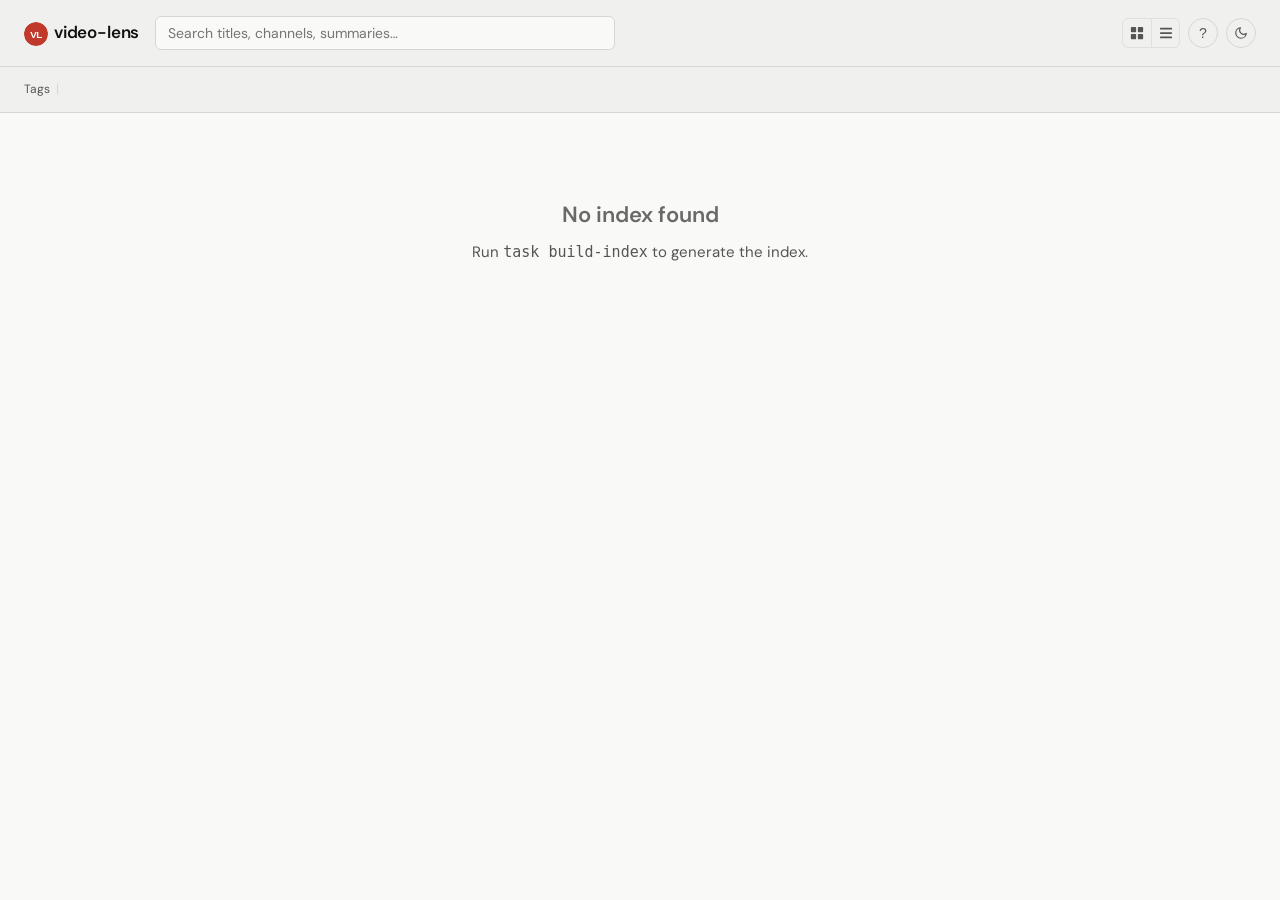
==== commit bc156890: "feat(viewer,gallery,recs): one brand mark, viewer/mark.svg: white VL on red in both themes (038 D3) " ====
--- a/skills/video-lens-gallery/index.html
+++ b/skills/video-lens-gallery/index.html
@@ -4,7 +4,7 @@
   <meta charset="UTF-8">
   <meta name="viewport" content="width=device-width, initial-scale=1.0">
   <title>video-lens — index</title>
-  <link rel="icon" type="image/svg+xml" href="data:image/svg+xml,<svg xmlns='http://www.w3.org/2000/svg' viewBox='0 0 32 32'><circle cx='16' cy='16' r='16' fill='%23c0392b'/><text x='16' y='21' font-family='sans-serif' font-size='13' font-weight='700' fill='%23ffffff' text-anchor='middle' letter-spacing='-0.5'>VL</text></svg>">
+  <link rel="icon" type="image/svg+xml" href="data:image/svg+xml,<svg xmlns='http://www.w3.org/2000/svg' viewBox='0 0 32 32'><circle cx='16' cy='16' r='16' fill='%23c0392b'/><text x='16' y='21' font-family='sans-serif' font-size='13' font-weight='700' fill='%23fff' text-anchor='middle' letter-spacing='-0.5'>VL</text></svg>">
   <link rel="preconnect" href="https://fonts.googleapis.com">
   <link href="https://fonts.googleapis.com/css2?family=DM+Sans:wght@400;500;600&display=swap" rel="stylesheet">
   <style>
@@ -595,7 +595,7 @@
   <div id="help-modal">
     <button id="help-close" aria-label="Close">×</button>
     <div style="text-align:center;margin-bottom:16px">
-      <svg xmlns="http://www.w3.org/2000/svg" viewBox="0 0 32 32" width="40" height="40" style="border-radius:50%"><circle cx="16" cy="16" r="16" fill="#c0392b"/><text x="16" y="21" font-family="sans-serif" font-size="13" font-weight="700" fill="#ffffff" text-anchor="middle" letter-spacing="-0.5">VL</text></svg>
+      <svg xmlns="http://www.w3.org/2000/svg" viewBox="0 0 32 32" width="40" height="40" style="border-radius:50%"><circle cx="16" cy="16" r="16" fill="#c0392b"/><text x="16" y="21" font-family="sans-serif" font-size="13" font-weight="700" fill="#fff" text-anchor="middle" letter-spacing="-0.5">VL</text></svg>
     </div>
     <h3>About</h3>
     <p>video-lens fetches a YouTube transcript and uses AI to generate a structured report — executive summary, key points, analysis, takeaway, a timestamped outline, and an in-page player.</p>
@@ -612,7 +612,7 @@
 </div>
 
 <header>
-  <span class="logo"><svg xmlns="http://www.w3.org/2000/svg" viewBox="0 0 32 32" width="24" height="24" style="vertical-align:middle;margin-right:6px;border-radius:50%"><circle cx="16" cy="16" r="16" fill="#c0392b"/><text x="16" y="21" font-family="sans-serif" font-size="13" font-weight="700" fill="#ffffff" text-anchor="middle" letter-spacing="-0.5">VL</text></svg>video-lens</span>
+  <span class="logo"><svg xmlns="http://www.w3.org/2000/svg" viewBox="0 0 32 32" width="24" height="24" style="vertical-align:middle;margin-right:6px;border-radius:50%"><circle cx="16" cy="16" r="16" fill="#c0392b"/><text x="16" y="21" font-family="sans-serif" font-size="13" font-weight="700" fill="#fff" text-anchor="middle" letter-spacing="-0.5">VL</text></svg>video-lens</span>
   <div class="search-wrap">
     <input type="search" id="search" placeholder="Search titles, channels, summaries…" autocomplete="off" spellcheck="false">
   </div>
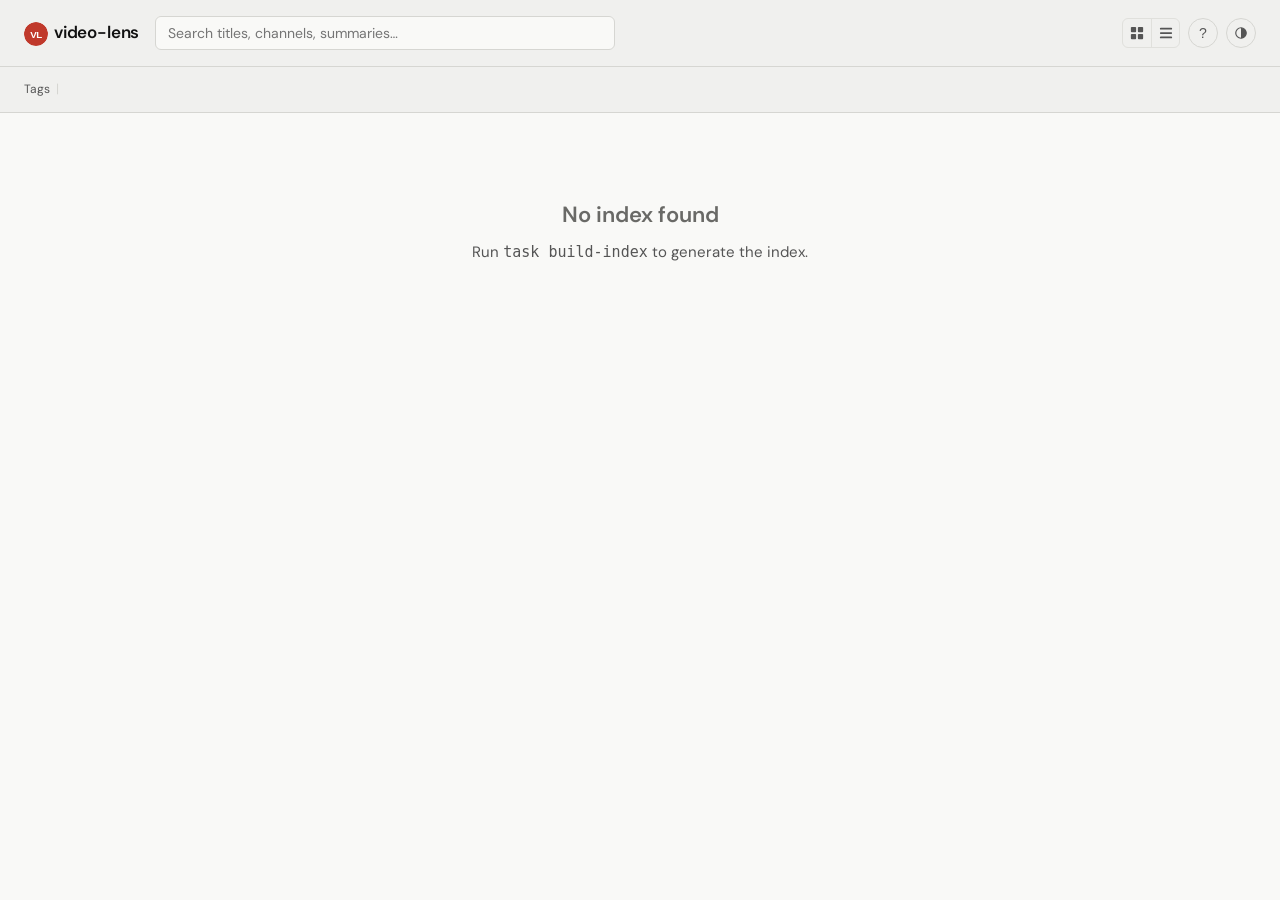
==== commit ff28db3a: "feat(gallery,recs): the report's theme control: OS until chosen, t toggles, half-circle icon (038 D4" ====
--- a/skills/video-lens-gallery/index.html
+++ b/skills/video-lens-gallery/index.html
@@ -5,6 +5,15 @@
   <meta name="viewport" content="width=device-width, initial-scale=1.0">
   <title>video-lens — index</title>
   <link rel="icon" type="image/svg+xml" href="data:image/svg+xml,<svg xmlns='http://www.w3.org/2000/svg' viewBox='0 0 32 32'><circle cx='16' cy='16' r='16' fill='%23c0392b'/><text x='16' y='21' font-family='sans-serif' font-size='13' font-weight='700' fill='%23fff' text-anchor='middle' letter-spacing='-0.5'>VL</text></svg>">
+  <script>
+    // The reader's choice of light or dark, shared with the reports (key "theme"). Without one
+    // the page follows the OS through tokens.css; nothing is written at load (038 D4).
+    (function () {
+      var t = null;
+      try { t = localStorage.getItem('theme'); } catch (e) {}
+      if (t === 'dark' || t === 'light') document.documentElement.setAttribute('data-theme', t);
+    })();
+  </script>
   <link rel="preconnect" href="https://fonts.googleapis.com">
   <link href="https://fonts.googleapis.com/css2?family=DM+Sans:wght@400;500;600&display=swap" rel="stylesheet">
   <style>
@@ -634,9 +643,7 @@
       </button>
     </div>
     <button class="icon-btn" id="helpBtn" title="Help" aria-label="Help">?</button>
-    <button class="icon-btn" id="themeBtn" title="Toggle theme" aria-label="Toggle dark/light mode">
-      <svg id="theme-icon" width="14" height="14" viewBox="0 0 24 24" fill="none" stroke="currentColor" stroke-width="2" stroke-linecap="round" stroke-linejoin="round"></svg>
-    </button>
+    <button class="icon-btn" id="themeBtn" type="button" title="Light or dark [t]" aria-label="Switch between light and dark"><svg viewBox="0 0 24 24" width="14" height="14" aria-hidden="true"><circle cx="12" cy="12" r="9" fill="none" stroke="currentColor" stroke-width="2"/><path d="M12 3a9 9 0 0 1 0 18z" fill="currentColor"/></svg></button>
   </div>
 </header>
 
@@ -679,23 +686,17 @@
   let sortCol = 'generationDate';
   let sortDir = -1; // -1 = desc, 1 = asc
 
-  // ── Theme ──────────────────────────────────────────────────────────────────
-  const THEME_KEY = 'theme';
-  var sunPath = '<circle cx="12" cy="12" r="4.5"/><line x1="12" y1="2" x2="12" y2="4.5"/><line x1="12" y1="19.5" x2="12" y2="22"/><line x1="4.22" y1="4.22" x2="5.87" y2="5.87"/><line x1="18.13" y1="18.13" x2="19.78" y2="19.78"/><line x1="2" y1="12" x2="4.5" y2="12"/><line x1="19.5" y1="12" x2="22" y2="12"/><line x1="4.22" y1="19.78" x2="5.87" y2="18.13"/><line x1="18.13" y1="5.87" x2="19.78" y2="4.22"/>';
-  var moonPath = '<path d="M21 12.79A9 9 0 1 1 11.21 3 7 7 0 0 0 21 12.79z"/>';
-  function applyTheme(t) {
-    document.documentElement.dataset.theme = t;
-    var icon = document.getElementById('theme-icon');
-    if (icon) icon.innerHTML = t === 'dark' ? sunPath : moonPath;
-  }
-  const savedTheme = localStorage.getItem(THEME_KEY) ||
-    (window.matchMedia('(prefers-color-scheme: dark)').matches ? 'dark' : 'light');
-  applyTheme(savedTheme);
-  document.getElementById('themeBtn').addEventListener('click', function () {
-    const next = document.documentElement.dataset.theme === 'dark' ? 'light' : 'dark';
-    localStorage.setItem(THEME_KEY, next);
-    applyTheme(next);
-  });
+  // ── Theme (038 D4: as in the report) ──────────────────────────────────────
+  function toggleTheme() {
+    var root = document.documentElement;
+    var dark = root.getAttribute('data-theme')
+      ? root.getAttribute('data-theme') === 'dark'
+      : window.matchMedia('(prefers-color-scheme: dark)').matches;
+    var next = dark ? 'light' : 'dark';
+    root.setAttribute('data-theme', next);
+    try { localStorage.setItem('theme', next); } catch (e) {}
+  }
+  document.getElementById('themeBtn').addEventListener('click', toggleTheme);
 
   // ── Load manifest ──────────────────────────────────────────────────────────
   // build_index.py inlines the manifest as window.__MANIFEST__ so this works
@@ -1192,6 +1193,8 @@
       } else if (e.key === '2') {
         var btn = document.querySelector('.view-btn[data-view="list"]');
         if (btn) btn.click();
+      } else if (e.key === 't') {
+        toggleTheme();
       }
     });
   })();
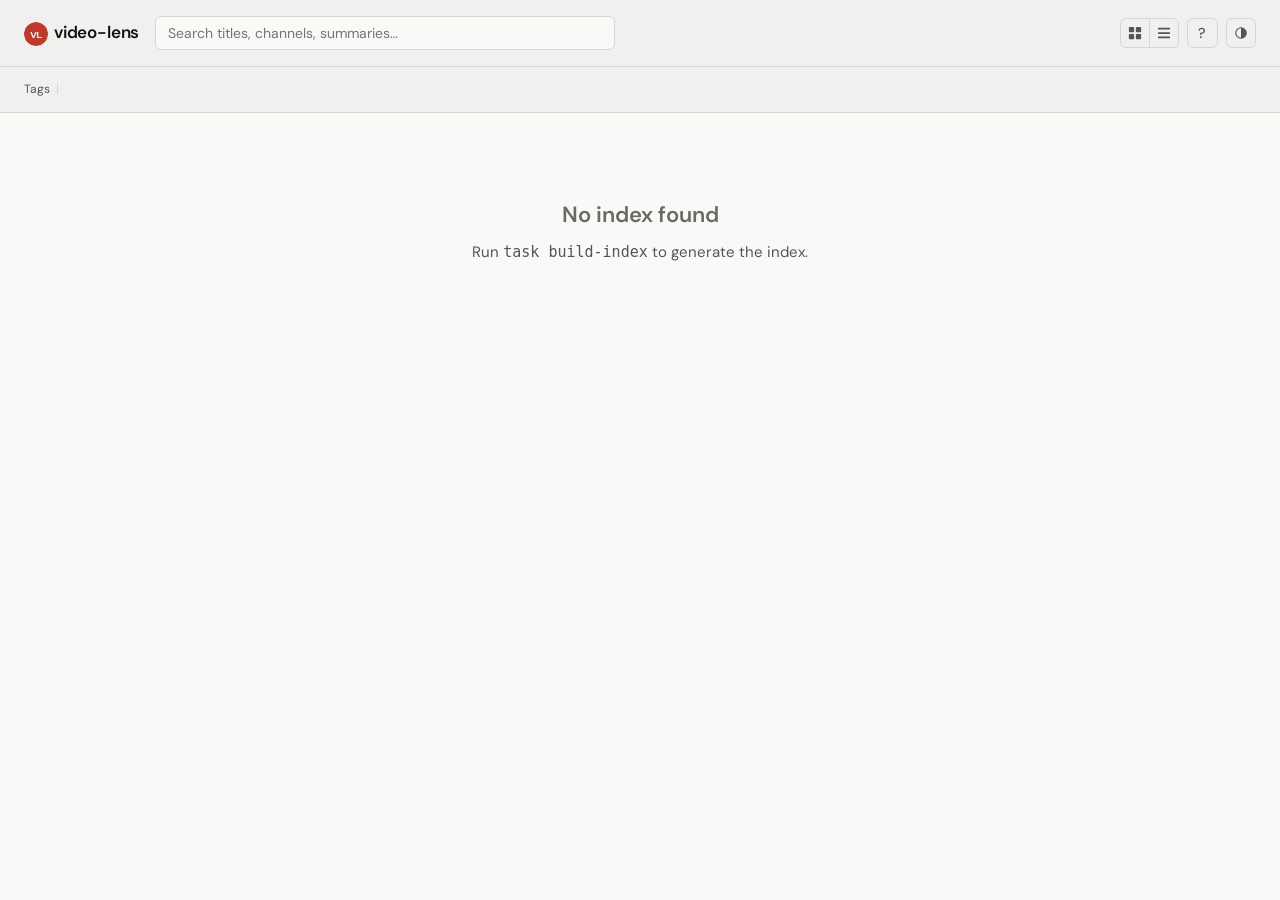
==== commit e446e26b: "feat(gallery,recs): one component inventory: .tool buttons, .chip, .card from components.css (038 D7" ====
--- a/skills/video-lens-gallery/index.html
+++ b/skills/video-lens-gallery/index.html
@@ -3,7 +3,7 @@
 <head>
   <meta charset="UTF-8">
   <meta name="viewport" content="width=device-width, initial-scale=1.0">
-  <title>video-lens — index</title>
+  <title>Gallery · video-lens</title>
   <link rel="icon" type="image/svg+xml" href="data:image/svg+xml,<svg xmlns='http://www.w3.org/2000/svg' viewBox='0 0 32 32'><circle cx='16' cy='16' r='16' fill='%23c0392b'/><text x='16' y='21' font-family='sans-serif' font-size='13' font-weight='700' fill='%23fff' text-anchor='middle' letter-spacing='-0.5'>VL</text></svg>">
   <script>
     // The reader's choice of light or dark, shared with the reports (key "theme"). Without one
@@ -19,7 +19,7 @@
   <style>
     *, *::before, *::after { box-sizing: border-box; margin: 0; padding: 0; }
 
-/* TOKENS: generated from viewer/tokens.css by tools/build_viewer.py; do not edit, rebuild */
+/* SHARED: generated from viewer/tokens.css and viewer/components.css by tools/build_viewer.py; do not edit, rebuild */
 /* video-lens design tokens: the one source of color and font for every page (038 §5 D1).
    tools/build_viewer.py inlines this file into the local report (with viewer.css), the gallery
    (skills/video-lens-gallery/index.html) and the Discover page (skills/video-lens-recs/template.html),
@@ -97,7 +97,81 @@
   --shadow: 0 1px 2px rgba(0, 0, 0, 0.4), 0 16px 48px -12px rgba(0, 0, 0, 0.7);
   color-scheme: dark;
 }
-/* END TOKENS */
+
+/* video-lens components: the pieces every local page shares (038 §5 D5, D7). tools/build_viewer.py
+   puts this file after tokens.css, before viewer.css in the report and the share page, and into the
+   gallery and Discover pages with the tokens. Page-specific layout stays in each page. */
+
+/* Small buttons: one look everywhere (.tool, .tool.icon, .tool.quiet, pressed). */
+.tool {
+  font: 500 0.78rem/1 var(--sans);
+  color: var(--muted);
+  background: transparent;
+  border: 1px solid var(--pane-line);
+  border-radius: 6px;
+  min-height: 1.9rem;
+  padding: 0 0.6rem;
+  cursor: pointer;
+  white-space: nowrap;
+  flex-shrink: 0;
+}
+.tool:hover { color: var(--strong); border-color: var(--muted); }
+.tool.icon { width: 1.9rem; padding: 0; display: inline-grid; place-items: center; font-size: 0.9rem; }
+.tool.quiet { min-height: 1.6rem; font-size: 0.72rem; }
+.tool[aria-pressed="true"] { background: var(--accent-soft); border-color: var(--accent); color: var(--accent); }
+.tool.primary { background: var(--accent); border-color: var(--accent); color: var(--on-accent); font-weight: 600; }
+.tool.primary:hover { filter: brightness(1.08); color: var(--on-accent); }
+a.tool { display: inline-flex; align-items: center; text-decoration: none; }
+
+/* Chips: tags, filters, facts. One look; .active (a chosen filter) and .accent (a fact that stands
+   out) take the accent. A chip that is a button or a link reacts to the pointer. */
+.chip {
+  display: inline-flex;
+  align-items: center;
+  gap: 0.3em;
+  font: 500 0.72rem/1.5 var(--sans);
+  padding: 0.05rem 0.55rem;
+  border-radius: 1rem;
+  border: 1px solid var(--line);
+  background: var(--paper);
+  color: var(--muted);
+  white-space: nowrap;
+  text-decoration: none;
+}
+button.chip, a.chip { cursor: pointer; }
+button.chip:hover, a.chip:hover { color: var(--strong); border-color: var(--muted); }
+.chip.active, .chip.accent { background: var(--accent-soft); border-color: color-mix(in srgb, var(--accent) 45%, transparent); color: var(--accent); }
+
+/* Cards: a raised block on the paper (gallery cards, Discover picks). */
+.card { background: var(--card); border: 1px solid var(--line); border-radius: 10px; box-shadow: var(--shadow-sm); }
+
+
+/* ── Help: a <dialog>, ? opens it, Esc closes ── */
+dialog {
+  margin: auto; /* centred, also on a page that resets margins */
+  width: min(26rem, calc(100vw - 2rem));
+  max-height: calc(100vh - 2rem);
+  padding: 1.5rem 1.6rem;
+  border: 1px solid var(--line);
+  border-radius: 12px;
+  background: var(--paper);
+  color: var(--text);
+  box-shadow: 0 10px 40px rgba(0, 0, 0, 0.2);
+  font: 400 0.88rem/1.6 var(--sans);
+}
+dialog:focus { outline: none; }
+dialog::backdrop { background: var(--backdrop); }
+dialog h2 { margin: 1.3rem 0 0.6rem; }
+dialog h2:first-of-type { margin-top: 0; }
+dialog p { margin: 0; }
+#help-close { position: absolute; top: 0.8rem; right: 0.8rem; border: 0; font-size: 1.2rem; }
+.keys { display: grid; grid-template-columns: auto 1fr; gap: 0.4rem 1rem; margin: 0; align-items: center; }
+.keys dt { white-space: nowrap; }
+.keys dd { margin: 0; color: var(--muted); }
+kbd { font: 500 0.76rem/1 var(--mono); background: var(--pane); border: 1px solid var(--pane-line); border-radius: 4px; padding: 0.2rem 0.4rem; color: var(--strong); }
+dialog h2 { font: 600 0.72rem/1.3 var(--sans); letter-spacing: 0.1em; text-transform: uppercase; color: var(--label); }
+dialog a { color: var(--accent); }
+/* END SHARED */
 
     body {
       background: var(--paper);
@@ -182,14 +256,14 @@
     /* ── View toggle ── */
     .view-toggle {
       display: flex;
-      border: 1px solid var(--line);
+      border: 1px solid var(--pane-line);
       border-radius: 6px;
       overflow: hidden;
     }
 
     .view-btn {
-      width: 28px;
-      height: 28px;
+      width: 1.8rem;
+      height: 1.8rem;
       display: flex;
       align-items: center;
       justify-content: center;
@@ -201,70 +275,16 @@
       transition: background-color 0.15s, color 0.15s;
     }
 
-    .view-btn + .view-btn { border-left: 1px solid var(--line); }
-
-    .view-btn:hover { background: var(--pane); }
+    .view-btn + .view-btn { border-left: 1px solid var(--pane-line); }
+
+    .view-btn:hover { color: var(--strong); }
 
     .view-btn.active {
-      background: var(--accent);
-      color: var(--on-accent);
+      background: var(--accent-soft);
+      color: var(--accent);
     }
 
     .view-btn svg { width: 14px; height: 14px; fill: currentColor; }
-
-    /* ── Help / icon button ── */
-    .icon-btn {
-      width: 30px; height: 30px; border-radius: 50%;
-      border: 1px solid var(--pane-line);
-      background: transparent; color: var(--muted); cursor: pointer;
-      display: flex; align-items: center; justify-content: center;
-      font-size: 0.88rem; font-weight: 500; flex-shrink: 0;
-      transition: opacity 0.15s, border-color 0.15s;
-    }
-    .icon-btn:hover { opacity: 0.65; }
-
-    /* ── Help modal ── */
-    #help-overlay {
-      display: none; position: fixed; inset: 0; z-index: 200;
-      background: var(--backdrop);
-      backdrop-filter: blur(4px); -webkit-backdrop-filter: blur(4px);
-      align-items: center; justify-content: center;
-    }
-    #help-overlay.open { display: flex; }
-    #help-modal {
-      background: var(--paper); color: var(--text);
-      border: 1px solid var(--line); border-radius: 12px;
-      padding: 1.75rem 2rem 1.5rem; max-width: 400px;
-      width: calc(100% - 3rem); box-shadow: var(--shadow);
-      position: relative;
-      max-height: calc(100vh - 4rem);
-      overflow-y: auto;
-    }
-    #help-modal h3 {
-      font-size: 0.68rem; font-weight: 600; letter-spacing: 0.1em;
-      text-transform: uppercase; color: var(--label);
-      margin: 1.2rem 0 0.6rem;
-    }
-    #help-modal h3:first-child { margin-top: 0; }
-    #help-modal p { font-size: 0.88rem; line-height: 1.65; margin: 0; color: var(--text); font-family: var(--sans); }
-    .help-shortcuts { display: grid; grid-template-columns: auto 1fr; gap: 0.45rem 1rem; }
-    .help-key {
-      font-family: var(--mono);
-      background: var(--pane); color: var(--strong);
-      border-radius: 4px; padding: 0.15rem 0.5rem;
-      font-size: 0.78rem; white-space: nowrap;
-      align-self: center; text-align: center;
-    }
-    .help-desc { color: var(--muted); align-self: center; font-size: 0.85rem; }
-    #help-close {
-      position: absolute; top: 0.75rem; right: 0.75rem;
-      width: 26px; height: 26px; border-radius: 50%; border: none;
-      background: transparent; color: var(--muted);
-      cursor: pointer; font-size: 1.1rem; opacity: 0.5;
-      display: flex; align-items: center; justify-content: center;
-      transition: opacity 0.15s;
-    }
-    #help-close:hover { opacity: 1; }
 
     /* ── Filter bar ── */
     .filter-bar {
@@ -286,30 +306,6 @@
       width: 100%;
     }
 
-    .chip {
-      display: inline-flex;
-      align-items: center;
-      padding: 3px 10px;
-      border-radius: 20px;
-      font-size: 12px;
-      font-weight: 500;
-      background: var(--paper);
-      color: var(--muted);
-      cursor: pointer;
-      border: 1px solid transparent;
-      transition: background-color 0.15s, color 0.15s;
-      user-select: none;
-      white-space: nowrap;
-    }
-
-    .chip:hover { opacity: 0.8; }
-
-    .chip.active {
-      background: var(--accent-soft);
-      color: var(--accent);
-      border-color: var(--accent);
-    }
-
     .filter-pipe {
       color: var(--pane-line);
       font-size: 13px;
@@ -329,23 +325,7 @@
       outline: none;
     }
 
-    .reset-btn {
-      display: inline-flex;
-      margin-left: auto;
-      font-size: 12px;
-      padding: 3px 10px;
-      border-radius: 20px;
-      border: 1px solid var(--accent);
-      background: var(--accent-soft);
-      color: var(--accent);
-      cursor: pointer;
-      white-space: nowrap;
-      gap: 4px;
-      align-items: center;
-    }
-    .reset-btn:hover {
-      opacity: 0.8;
-    }
+    #resetBtn { margin-left: auto; }
     .filter-label {
       font-size: 12px;
       color: var(--muted);
@@ -368,19 +348,15 @@
     }
 
     /* ── Card ── */
-    .card {
-      background: var(--card);
-      border: 1px solid var(--line);
-      border-radius: 8px;
+    .report-card {
       overflow: hidden;
-      box-shadow: var(--shadow-sm);
       transition: background-color 0.2s, border-color 0.2s, transform 0.15s, box-shadow 0.15s;
       cursor: pointer;
       display: flex;
       flex-direction: column;
     }
 
-    .card:hover {
+    .report-card:hover {
       transform: translateY(-3px);
       box-shadow: var(--shadow);
       border-color: var(--pane-line);
@@ -443,25 +419,16 @@
       -webkit-line-clamp: 3;
       -webkit-box-orient: vertical;
       overflow: hidden;
-      flex: 1;
     }
 
     .card-tags {
+      margin-top: auto;
+      padding-top: 4px;
       display: flex;
       flex-wrap: wrap;
       gap: 4px;
-      margin-top: 4px;
-    }
-
-    .card-tag {
-      display: inline-block;
-      padding: 2px 7px;
-      border-radius: 12px;
-      font-size: 11px;
-      font-weight: 500;
-      background: var(--paper);
-      color: var(--muted);
-    }
+    }
+
 
     .card-gen-date {
       font-size: 11px;
@@ -545,16 +512,6 @@
       align-items: center;
     }
 
-    .list-tag {
-      display: inline-block;
-      padding: 1px 6px;
-      border-radius: 10px;
-      font-size: 10px;
-      font-weight: 500;
-      background: var(--paper);
-      color: var(--muted);
-      white-space: nowrap;
-    }
 
     .list-tag-overflow {
       font-size: 10px;
@@ -591,7 +548,7 @@
     /* ── Responsive ── */
     @media (max-width: 640px) {
       header { flex-wrap: wrap; gap: 10px; padding: 12px 16px; }
-      .search-wrap { order: 3; max-width: 100%; width: 100%; }
+      .search-wrap { order: 3; max-width: 100%; width: 100%; flex-basis: 100%; }
       main { padding: 16px; }
       .filter-bar { padding: 8px 16px; }
     }
@@ -600,25 +557,18 @@
 </head>
 <body>
 
-<div id="help-overlay" role="dialog" aria-modal="true" aria-label="Help">
-  <div id="help-modal">
-    <button id="help-close" aria-label="Close">×</button>
-    <div style="text-align:center;margin-bottom:16px">
-      <svg xmlns="http://www.w3.org/2000/svg" viewBox="0 0 32 32" width="40" height="40" style="border-radius:50%"><circle cx="16" cy="16" r="16" fill="#c0392b"/><text x="16" y="21" font-family="sans-serif" font-size="13" font-weight="700" fill="#fff" text-anchor="middle" letter-spacing="-0.5">VL</text></svg>
-    </div>
-    <h3>About</h3>
-    <p>video-lens fetches a YouTube transcript and uses AI to generate a structured report — executive summary, key points, analysis, takeaway, a timestamped outline, and an in-page player.</p>
-    <p>video-lens gallery lets you browse and search your saved reports. Click any card or row to open the full report.</p>
-    <p><a href="https://github.com/kar2phi/video-lens" target="_blank" rel="noopener noreferrer">View on GitHub ↗</a></p>
-    <h3>Shortcuts</h3>
-    <div class="help-shortcuts">
-      <span class="help-key">/</span><span class="help-desc">focus search</span>
-      <span class="help-key">1</span><span class="help-desc">cards view</span>
-      <span class="help-key">2</span><span class="help-desc">list view</span>
-      <span class="help-key">Esc</span><span class="help-desc">close help</span>
-    </div>
-  </div>
-</div>
+<dialog id="help" aria-labelledby="help-h" tabindex="-1">
+<button type="button" class="tool icon" id="help-close" aria-label="Close">×</button>
+<h2 id="help-h">Keyboard</h2>
+<dl class="keys">
+<dt><kbd>/</kbd></dt><dd>Search</dd>
+<dt><kbd>1</kbd> <kbd>2</kbd></dt><dd>Cards or list</dd>
+<dt><kbd>t</kbd></dt><dd>Light or dark</dd>
+<dt><kbd>?</kbd></dt><dd>This help</dd>
+</dl>
+<h2>About</h2>
+<p>Your saved video-lens reports, newest first. Each report has a summary, the takeaway, key points and a timed outline beside the player. Open a card or a row to read it. <a href="https://github.com/kar2phi/video-lens" target="_blank" rel="noopener noreferrer">video-lens on GitHub ↗</a></p>
+</dialog>
 
 <header>
   <span class="logo"><svg xmlns="http://www.w3.org/2000/svg" viewBox="0 0 32 32" width="24" height="24" style="vertical-align:middle;margin-right:6px;border-radius:50%"><circle cx="16" cy="16" r="16" fill="#c0392b"/><text x="16" y="21" font-family="sans-serif" font-size="13" font-weight="700" fill="#fff" text-anchor="middle" letter-spacing="-0.5">VL</text></svg>video-lens</span>
@@ -642,8 +592,8 @@
         </svg>
       </button>
     </div>
-    <button class="icon-btn" id="helpBtn" title="Help" aria-label="Help">?</button>
-    <button class="icon-btn" id="themeBtn" type="button" title="Light or dark [t]" aria-label="Switch between light and dark"><svg viewBox="0 0 24 24" width="14" height="14" aria-hidden="true"><circle cx="12" cy="12" r="9" fill="none" stroke="currentColor" stroke-width="2"/><path d="M12 3a9 9 0 0 1 0 18z" fill="currentColor"/></svg></button>
+    <button class="tool icon" id="helpBtn" type="button" title="Keyboard shortcuts and info [?]" aria-label="Keyboard shortcuts and info">?</button>
+    <button class="tool icon" id="themeBtn" type="button" title="Light or dark [t]" aria-label="Switch between light and dark"><svg viewBox="0 0 24 24" width="14" height="14" aria-hidden="true"><circle cx="12" cy="12" r="9" fill="none" stroke="currentColor" stroke-width="2"/><path d="M12 3a9 9 0 0 1 0 18z" fill="currentColor"/></svg></button>
   </div>
 </header>
 
@@ -659,7 +609,7 @@
     <select id="channelSelect" class="channel-select" title="Filter by channel">
       <option value="">All channels</option>
     </select>
-    <button id="resetBtn" class="reset-btn" style="display:none"
+    <button id="resetBtn" type="button" class="tool quiet" style="display:none"
             title="Clear all filters" aria-label="Clear all filters">× Clear filters</button>
   </div>
 </div>
@@ -732,6 +682,11 @@
       });
   }
 
+  // The manifest keeps the report's Markdown (**bold**, *em*, `code`); a card shows plain text.
+  function plainText(s) {
+    return String(s).replace(/\*\*(.+?)\*\*/g, '$1').replace(/(^|[^*\w])\*(?!\s)([^*]+?)\*(?![*\w])/g, '$1$2').replace(/`([^`]+)`/g, '$1');
+  }
+
   // ── Init ───────────────────────────────────────────────────────────────────
   function init() {
     // Default order: newest first
@@ -770,6 +725,7 @@
       const tag = entry[0], count = entry[1];
       const chip = document.createElement('button');
       chip.className = 'chip';
+      chip.type = 'button';
       chip.textContent = tag + ' (' + count + ')';
       chip.dataset.tag = tag;
       if (activeTags.has(tag)) chip.classList.add('active');
@@ -788,6 +744,7 @@
     if (!showAllTags && totalTags > cap) {
       const more = document.createElement('button');
       more.className = 'chip';
+      more.type = 'button';
       more.textContent = '+' + (totalTags - cap) + ' more';
       more.style.borderStyle = 'dashed';
       more.addEventListener('click', function () {
@@ -1036,7 +993,7 @@
         wrap.className = 'list-tags';
         tags.slice(0, 3).forEach(function (t) {
           const span = document.createElement('span');
-          span.className = 'list-tag';
+          span.className = 'chip list-tag';
           span.textContent = t;
           wrap.appendChild(span);
         });
@@ -1073,7 +1030,7 @@
 
   function buildCard(r) {
     const card = document.createElement('div');
-    card.className = 'card';
+    card.className = 'card report-card';
 
     const filename = r.filename || '';
     const href = filename ? filename : '#';
@@ -1130,7 +1087,7 @@
     if (r.summary) {
       const summary = document.createElement('div');
       summary.className = 'card-summary';
-      summary.textContent = r.summary;
+      summary.textContent = plainText(r.summary);
       body.appendChild(summary);
     }
 
@@ -1140,7 +1097,7 @@
       tagsEl.className = 'card-tags';
       r.tags.forEach(function (t) {
         const tag = document.createElement('span');
-        tag.className = 'card-tag';
+        tag.className = 'chip card-tag';
         tag.textContent = t;
         tagsEl.appendChild(tag);
       });
@@ -1159,31 +1116,27 @@
     return card;
   }
 
-  // ── Help modal + keyboard shortcuts ────────────────────────────────────────
+  // ── Help (a <dialog>, as in the report) + keyboard shortcuts ─────────────
   (function () {
-    var overlay  = document.getElementById('help-overlay');
-    var closeBtn = document.getElementById('help-close');
-    var helpBtn  = document.getElementById('helpBtn');
+    var help     = document.getElementById('help');
     var searchEl = document.getElementById('search');
 
-    function openHelp()  { overlay.classList.add('open'); }
-    function closeHelp() { overlay.classList.remove('open'); }
-
-    helpBtn.addEventListener('click', openHelp);
-    closeBtn.addEventListener('click', closeHelp);
-    overlay.addEventListener('click', function (e) {
-      if (e.target === overlay) closeHelp();
-    });
+    function toggleHelp() {
+      if (!help.showModal) return;
+      if (help.open) help.close(); else { help.showModal(); help.focus(); }
+    }
+    document.getElementById('helpBtn').addEventListener('click', toggleHelp);
+    document.getElementById('help-close').addEventListener('click', function () { help.close(); });
+    help.addEventListener('click', function (e) { if (e.target === help) help.close(); });
 
     document.addEventListener('keydown', function (e) {
       if (e.metaKey || e.ctrlKey || e.altKey) return;
       var tag = document.activeElement ? document.activeElement.tagName : '';
-      var inInput = (tag === 'INPUT' || tag === 'TEXTAREA' || tag === 'SELECT');
-
-      if (e.key === 'Escape') { closeHelp(); return; }
-
-      if (inInput) return;
-
+      if (tag === 'INPUT' || tag === 'TEXTAREA' || tag === 'SELECT') return;
+      if (help.open) {                       // Esc closes the dialog by itself
+        if (e.key === '?') { e.preventDefault(); help.close(); }
+        return;
+      }
       if (e.key === '/') {
         e.preventDefault();
         searchEl.focus(); searchEl.select();
@@ -1195,6 +1148,9 @@
         if (btn) btn.click();
       } else if (e.key === 't') {
         toggleTheme();
+      } else if (e.key === '?') {
+        e.preventDefault();
+        toggleHelp();
       }
     });
   })();
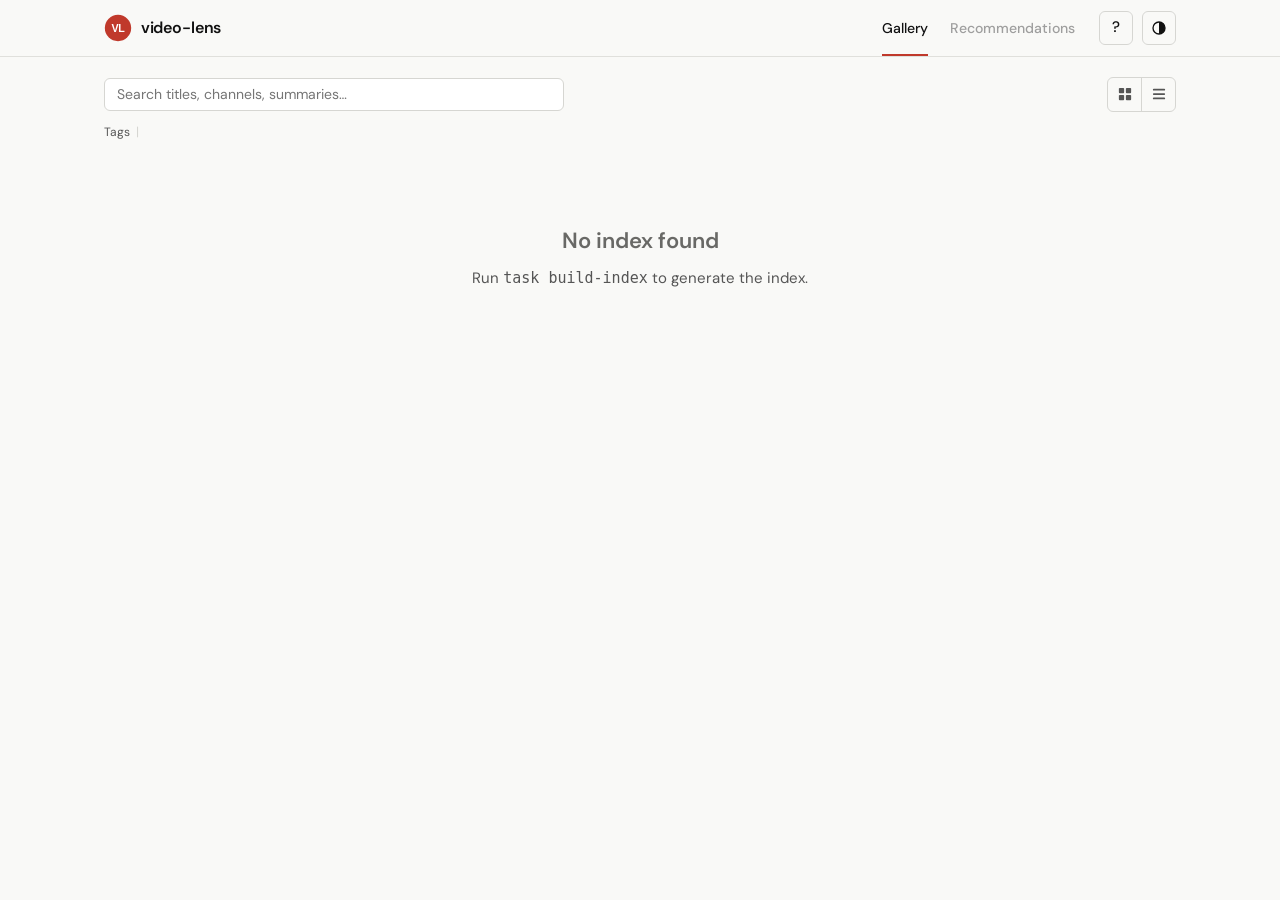
==== commit 3c372488: "feat(viewer): the site's top bar, theme menu and help on every page; Markdown named by time and titl" ====
--- a/skills/video-lens-gallery/index.html
+++ b/skills/video-lens-gallery/index.html
@@ -171,6 +171,86 @@
 kbd { font: 500 0.76rem/1 var(--mono); background: var(--pane); border: 1px solid var(--pane-line); border-radius: 4px; padding: 0.2rem 0.4rem; color: var(--strong); }
 dialog h2 { font: 600 0.72rem/1.3 var(--sans); letter-spacing: 0.1em; text-transform: uppercase; color: var(--label); }
 dialog a { color: var(--accent); }
+/* The same About on every page (049 §3): the site and the source, side by side. */
+.help-links { display: flex; flex-wrap: wrap; gap: 0.3rem 1.2rem; margin-top: 0.6rem; font-weight: 500; }
+
+/* ── Theme menu: Light, Dark, Auto (049 §2, the landing's menu, 048 §2). The button keeps the
+   half-circle icon; Auto (no data-theme, nothing stored) follows the OS and is the default. ── */
+.theme { position: relative; }
+.menu {
+  position: absolute;
+  right: 0;
+  top: calc(100% + 0.4rem);
+  z-index: 50;
+  min-width: 9.5rem;
+  padding: 0.3rem;
+  background: var(--card);
+  border: 1px solid var(--pane-line);
+  border-radius: 9px;
+  box-shadow: var(--shadow);
+}
+.menu button {
+  display: flex;
+  align-items: center;
+  gap: 0.6rem;
+  width: 100%;
+  padding: 0.5rem 0.6rem;
+  font: 500 0.86rem/1 var(--sans);
+  color: var(--text);
+  background: none;
+  border: 0;
+  border-radius: 6px;
+  cursor: pointer;
+  text-align: left;
+}
+.menu button:hover, .menu button:focus-visible { background: var(--pane); color: var(--strong); outline: none; }
+.menu button svg { width: 1rem; height: 1rem; flex: none; fill: none; stroke: currentColor; stroke-width: 1.8; stroke-linecap: round; stroke-linejoin: round; }
+.menu button::after { content: ''; margin-left: auto; width: 0.42rem; height: 0.42rem; border-radius: 50%; }
+.menu button[aria-checked="true"] { color: var(--strong); }
+.menu button[aria-checked="true"]::after { background: var(--accent); }
+.menu[hidden] { display: none; }
+
+/* ── Top bar of the gallery and recommendations pages: the landing's frame (048 §1, 049 §1).
+   The mark and name on the left; the page switch, help and theme on the right. ── */
+.wrap { max-width: 72rem; margin: 0 auto; padding-inline: clamp(16px, 4vw, 2.5rem); }
+.topbar {
+  position: sticky;
+  top: 0;
+  z-index: 100;
+  background: color-mix(in srgb, var(--paper) 88%, transparent);
+  -webkit-backdrop-filter: saturate(1.4) blur(10px);
+  backdrop-filter: saturate(1.4) blur(10px);
+  border-bottom: 1px solid var(--line);
+}
+.topbar .wrap { display: flex; align-items: center; gap: 0.6rem; height: 3.5rem; }
+.topbar .brand {
+  display: inline-flex;
+  align-items: center;
+  gap: 0.55rem;
+  margin-right: auto;
+  font: 600 1rem/1 var(--sans);
+  letter-spacing: -0.01em;
+  color: var(--strong);
+  text-decoration: none;
+  white-space: nowrap;
+}
+/* The mark's viewBox leaves a unit of air around the circle, so the box never cuts it (048 §1). */
+.topbar .mark { display: block; width: 1.75rem; height: 1.75rem; flex: none; overflow: visible; }
+.pages { display: flex; align-self: stretch; gap: 1.4rem; margin-right: 0.9rem; font: 500 0.88rem/1 var(--sans); }
+.pages a, .pages span { display: flex; align-items: center; color: var(--muted); text-decoration: none; white-space: nowrap; }
+.pages a:hover { color: var(--strong); }
+.pages [aria-current="page"] { color: var(--strong); box-shadow: inset 0 -2px var(--accent); }
+.pages [aria-disabled="true"] { opacity: 0.55; cursor: default; }
+.topbar .tool.icon { width: 2.1rem; min-height: 2.1rem; color: var(--strong); font-size: 0.95rem; }
+.topbar .tool.icon svg { width: 1rem; height: 1rem; }
+@media (max-width: 480px) {
+  .topbar .wrap { gap: 0.4rem; }
+  .topbar .brand span { display: none; }
+  .pages { gap: 1rem; margin-right: 0.3rem; }
+}
+@media (max-width: 360px) {
+  .pages { gap: 0.75rem; margin-right: 0; font-size: 0.82rem; }
+}
 /* END SHARED */
 
     body {
@@ -183,41 +263,33 @@
       transition: background-color 0.2s, color 0.2s;
     }
 
-    /* ── Header ── */
-    header {
-      background: var(--pane);
-      border-bottom: 1px solid var(--pane-line);
-      padding: 16px 24px;
+    /* ── Toolbar under the top bar: search, count, view; then the filters ── */
+    .toolbar {
+      display: flex;
+      flex-direction: column;
+      gap: 10px;
+      padding-top: 20px;
+    }
+
+    .toolbar-row {
       display: flex;
       align-items: center;
-      gap: 16px;
-      position: sticky;
-      top: 0;
-      z-index: 100;
-      transition: background-color 0.2s;
-    }
-
-    .logo {
-      font-family: var(--sans);
-      font-weight: 600;
-      font-size: 17px;
-      color: var(--strong);
-      text-decoration: none;
-      letter-spacing: -0.01em;
-      flex-shrink: 0;
+      gap: 10px;
     }
 
     .search-wrap {
       flex: 1;
       max-width: 460px;
+      margin-right: auto;
     }
 
     #search {
       width: 100%;
-      padding: 7px 12px;
+      height: 2.1rem;
+      padding: 0 12px;
       border: 1px solid var(--pane-line);
       border-radius: 6px;
-      background: var(--paper);
+      background: var(--card);
       color: var(--text);
       font-family: var(--sans);
       font-size: 14px;
@@ -226,24 +298,6 @@
     }
 
     #search:focus { border-color: var(--accent); }
-
-    .header-right {
-      display: flex;
-      align-items: center;
-      gap: 8px;
-      margin-left: auto;
-      flex-shrink: 0;
-    }
-
-    .discover-link {
-      font-size: 13px;
-      font-weight: 500;
-      color: var(--accent);
-      text-decoration: none;
-      white-space: nowrap;
-      margin-right: 4px;
-    }
-    .discover-link:hover { text-decoration: underline; }
 
     #count {
       font-size: 13px;
@@ -262,8 +316,8 @@
     }
 
     .view-btn {
-      width: 1.8rem;
-      height: 1.8rem;
+      width: 2.1rem;
+      height: 2.05rem;
       display: flex;
       align-items: center;
       justify-content: center;
@@ -285,18 +339,6 @@
     }
 
     .view-btn svg { width: 14px; height: 14px; fill: currentColor; }
-
-    /* ── Filter bar ── */
-    .filter-bar {
-      background: var(--pane);
-      border-bottom: 1px solid var(--pane-line);
-      padding: 12px 24px;
-      display: flex;
-      flex-direction: column;
-      align-items: flex-start;
-      gap: 8px;
-      transition: background-color 0.2s;
-    }
 
     .filter-row {
       display: flex;
@@ -334,10 +376,9 @@
     }
 
     /* ── Main content ── */
-    main {
-      padding: 24px;
-      max-width: 1400px;
-      margin: 0 auto;
+    main.wrap {
+      padding-top: 20px;
+      padding-bottom: 48px;
     }
 
     /* ── Card grid ── */
@@ -547,10 +588,9 @@
 
     /* ── Responsive ── */
     @media (max-width: 640px) {
-      header { flex-wrap: wrap; gap: 10px; padding: 12px 16px; }
-      .search-wrap { order: 3; max-width: 100%; width: 100%; flex-basis: 100%; }
-      main { padding: 16px; }
-      .filter-bar { padding: 8px 16px; }
+      .toolbar { padding-top: 14px; }
+      .search-wrap { max-width: none; }
+      main.wrap { padding-top: 14px; }
     }
 
   </style>
@@ -567,16 +607,34 @@
 <dt><kbd>?</kbd></dt><dd>This help</dd>
 </dl>
 <h2>About</h2>
-<p>Your saved video-lens reports, newest first. Each report has a summary, the takeaway, key points and a timed outline beside the player. Open a card or a row to read it. <a href="https://github.com/kar2phi/video-lens" target="_blank" rel="noopener noreferrer">video-lens on GitHub ↗</a></p>
+<p>video-lens turns a YouTube video into a report you read beside the player: a summary, the takeaway, key points and a timed outline. Your gallery keeps every report you save, and Recommendations suggests what to watch next.</p>
+<p class="help-links"><a href="https://video-lens.org/" target="_blank" rel="noopener noreferrer">video-lens.org ↗</a><a href="https://github.com/kar2phi/video-lens" target="_blank" rel="noopener noreferrer">GitHub ↗</a></p>
 </dialog>
 
-<header>
-  <span class="logo"><svg xmlns="http://www.w3.org/2000/svg" viewBox="0 0 32 32" width="24" height="24" style="vertical-align:middle;margin-right:6px;border-radius:50%"><circle cx="16" cy="16" r="16" fill="#c0392b"/><text x="16" y="21" font-family="sans-serif" font-size="13" font-weight="700" fill="#fff" text-anchor="middle" letter-spacing="-0.5">VL</text></svg>video-lens</span>
-  <div class="search-wrap">
-    <input type="search" id="search" placeholder="Search titles, channels, summaries…" autocomplete="off" spellcheck="false">
-  </div>
-  <div class="header-right">
-    <a class="discover-link" id="discoverLink" href="#" hidden title="Newest recommendations from video-lens-recs">Discover →</a>
+<header class="topbar">
+<div class="wrap">
+<a class="brand" href="index.html" aria-label="video-lens gallery"><svg class="mark" viewBox="-1 -1 34 34" aria-hidden="true"><circle cx="16" cy="16" r="16" fill="#c0392b"/><text x="16" y="21" font-family="sans-serif" font-size="13" font-weight="700" fill="#fff" text-anchor="middle" letter-spacing="-0.5">VL</text></svg><span>video-lens</span></a>
+<nav class="pages" aria-label="Pages">
+<a href="index.html" aria-current="page">Gallery</a>
+<a id="recs-link" aria-disabled="true" title="No recommendations yet. Ask your agent: what should I watch about …">Recommendations</a>
+</nav>
+<button type="button" class="tool icon" id="help-btn" title="Keyboard shortcuts and info [?]" aria-label="Keyboard shortcuts and info">?</button>
+<div class="theme">
+<button type="button" class="tool icon" id="theme-btn" aria-haspopup="menu" aria-expanded="false" aria-controls="theme-menu" aria-label="Theme: Auto" title="Theme [t]"><svg viewBox="0 0 24 24" width="14" height="14" aria-hidden="true"><circle cx="12" cy="12" r="9" fill="none" stroke="currentColor" stroke-width="2"/><path d="M12 3a9 9 0 0 1 0 18z" fill="currentColor"/></svg></button>
+<div class="menu" id="theme-menu" role="menu" aria-label="Theme" hidden>
+<button type="button" role="menuitemradio" aria-checked="false" data-theme-choice="light"><svg viewBox="0 0 24 24" aria-hidden="true"><circle cx="12" cy="12" r="4"/><path d="M12 2v2M12 20v2M4.9 4.9l1.4 1.4M17.7 17.7l1.4 1.4M2 12h2M20 12h2M4.9 19.1l1.4-1.4M17.7 6.3l1.4-1.4"/></svg>Light</button>
+<button type="button" role="menuitemradio" aria-checked="false" data-theme-choice="dark"><svg viewBox="0 0 24 24" aria-hidden="true"><path d="M20.5 14.5A8.5 8.5 0 0 1 9.5 3.5a8.5 8.5 0 1 0 11 11z"/></svg>Dark</button>
+<button type="button" role="menuitemradio" aria-checked="true" data-theme-choice="auto"><svg viewBox="0 0 24 24" aria-hidden="true"><rect x="3" y="4" width="18" height="12" rx="2"/><path d="M8 20h8M12 16v4"/></svg>Auto</button>
+</div>
+</div>
+</div>
+</header>
+
+<div class="toolbar wrap" id="filterBar">
+  <div class="toolbar-row">
+    <div class="search-wrap">
+      <input type="search" id="search" placeholder="Search titles, channels, summaries…" autocomplete="off" spellcheck="false" aria-label="Search the gallery">
+    </div>
     <span id="count"></span>
     <div class="view-toggle" id="viewToggle">
       <button class="view-btn" data-view="cards" title="Cards view" aria-label="Cards view">
@@ -592,12 +650,7 @@
         </svg>
       </button>
     </div>
-    <button class="tool icon" id="helpBtn" type="button" title="Keyboard shortcuts and info [?]" aria-label="Keyboard shortcuts and info">?</button>
-    <button class="tool icon" id="themeBtn" type="button" title="Light or dark [t]" aria-label="Switch between light and dark"><svg viewBox="0 0 24 24" width="14" height="14" aria-hidden="true"><circle cx="12" cy="12" r="9" fill="none" stroke="currentColor" stroke-width="2"/><path d="M12 3a9 9 0 0 1 0 18z" fill="currentColor"/></svg></button>
   </div>
-</header>
-
-<div class="filter-bar" id="filterBar">
   <div class="filter-row" id="tagRow">
     <span class="filter-label">Tags</span>
     <span class="filter-pipe">|</span>
@@ -614,7 +667,7 @@
   </div>
 </div>
 
-<main id="main">
+<main id="main" class="wrap">
   <div class="loading">Loading reports…</div>
 </main>
 
@@ -636,33 +689,84 @@
   let sortCol = 'generationDate';
   let sortDir = -1; // -1 = desc, 1 = asc
 
-  // ── Theme (038 D4: as in the report) ──────────────────────────────────────
+  // ── Theme: the landing's menu, Light, Dark or Auto (049 §2). Auto stores nothing and follows
+  // the OS; t flips between light and dark (038 D4). The key "theme" is the report's. ──
+  var themeBtn = document.getElementById('theme-btn');
+  var themeMenu = document.getElementById('theme-menu');
+  function themeChoice() {
+    var t = document.documentElement.getAttribute('data-theme');
+    return t === 'dark' || t === 'light' ? t : 'auto';
+  }
+  function markTheme() {
+    var choice = themeChoice();
+    themeMenu.querySelectorAll('[data-theme-choice]').forEach(function (item) {
+      item.setAttribute('aria-checked', String(item.getAttribute('data-theme-choice') === choice));
+    });
+    themeBtn.setAttribute('aria-label', 'Theme: ' + choice.charAt(0).toUpperCase() + choice.slice(1));
+  }
+  function setTheme(choice) {
+    var root = document.documentElement;
+    if (choice === 'auto') root.removeAttribute('data-theme');
+    else root.setAttribute('data-theme', choice);
+    try {
+      if (choice === 'auto') localStorage.removeItem('theme');
+      else localStorage.setItem('theme', choice);
+    } catch (e) {}
+    markTheme();
+  }
   function toggleTheme() {
     var root = document.documentElement;
     var dark = root.getAttribute('data-theme')
       ? root.getAttribute('data-theme') === 'dark'
       : window.matchMedia('(prefers-color-scheme: dark)').matches;
     var next = dark ? 'light' : 'dark';
-    root.setAttribute('data-theme', next);
-    try { localStorage.setItem('theme', next); } catch (e) {}
-  }
-  document.getElementById('themeBtn').addEventListener('click', toggleTheme);
+    setTheme(next);
+  }
+  function openThemeMenu(yes, focus) {
+    themeMenu.hidden = !yes;
+    themeBtn.setAttribute('aria-expanded', String(yes));
+    if (yes && focus) (themeMenu.querySelector('[aria-checked="true"]') || themeMenu.querySelector('button')).focus();
+  }
+  markTheme();
+  themeBtn.addEventListener('click', function (e) { openThemeMenu(themeMenu.hidden, e.detail === 0); });
+  themeMenu.addEventListener('click', function (e) {
+    var item = e.target.closest('[data-theme-choice]');
+    if (!item) return;
+    setTheme(item.getAttribute('data-theme-choice'));
+    openThemeMenu(false);
+    themeBtn.focus();
+  });
+  themeMenu.addEventListener('keydown', function (e) {
+    var items = Array.prototype.slice.call(themeMenu.querySelectorAll('button'));
+    var at = items.indexOf(document.activeElement);
+    if (e.key === 'ArrowDown' || e.key === 'ArrowUp') {
+      e.preventDefault();
+      items[(at + (e.key === 'ArrowDown' ? 1 : items.length - 1)) % items.length].focus();
+    }
+  });
+  document.addEventListener('keydown', function (e) {
+    if (e.key === 'Escape' && !themeMenu.hidden) { openThemeMenu(false); themeBtn.focus(); }
+  });
+  document.addEventListener('click', function (e) {
+    if (!themeMenu.hidden && !e.target.closest('.theme')) openThemeMenu(false);
+  });
 
   // ── Load manifest ──────────────────────────────────────────────────────────
   // build_index.py inlines the manifest as window.__MANIFEST__ so this works
   // from file:// as well as http://localhost:8765/
-  function showDiscover(manifest) {
+  // The top bar's second page: the newest recommendations page, once video-lens-recs made one.
+  function showRecs(manifest) {
     var recs = (manifest && manifest.recs) || [];
     if (!recs.length) return;
-    var link = document.getElementById('discoverLink');
+    var link = document.getElementById('recs-link');
     link.href = reportUrl(recs[0].filename);
     link.title = 'Newest recommendations: ' + (recs[0].label || recs[0].topic) + ' · ' + recs[0].date;
-    link.hidden = false;
+    link.removeAttribute('aria-disabled');
   }
 
   if (window.__MANIFEST__) {
     allReports = window.__MANIFEST__.reports || [];
-    showDiscover(window.__MANIFEST__);
+    showRecs(window.__MANIFEST__);
     init();
   } else {
     fetch('manifest.json?_=' + Date.now())
@@ -672,7 +776,7 @@
       })
       .then(function (manifest) {
         allReports = manifest.reports || [];
-        showDiscover(manifest);
+        showRecs(manifest);
         init();
       })
       .catch(function (err) {
@@ -1125,7 +1229,7 @@
       if (!help.showModal) return;
       if (help.open) help.close(); else { help.showModal(); help.focus(); }
     }
-    document.getElementById('helpBtn').addEventListener('click', toggleHelp);
+    document.getElementById('help-btn').addEventListener('click', toggleHelp);
     document.getElementById('help-close').addEventListener('click', function () { help.close(); });
     help.addEventListener('click', function (e) { if (e.target === help) help.close(); });
 
